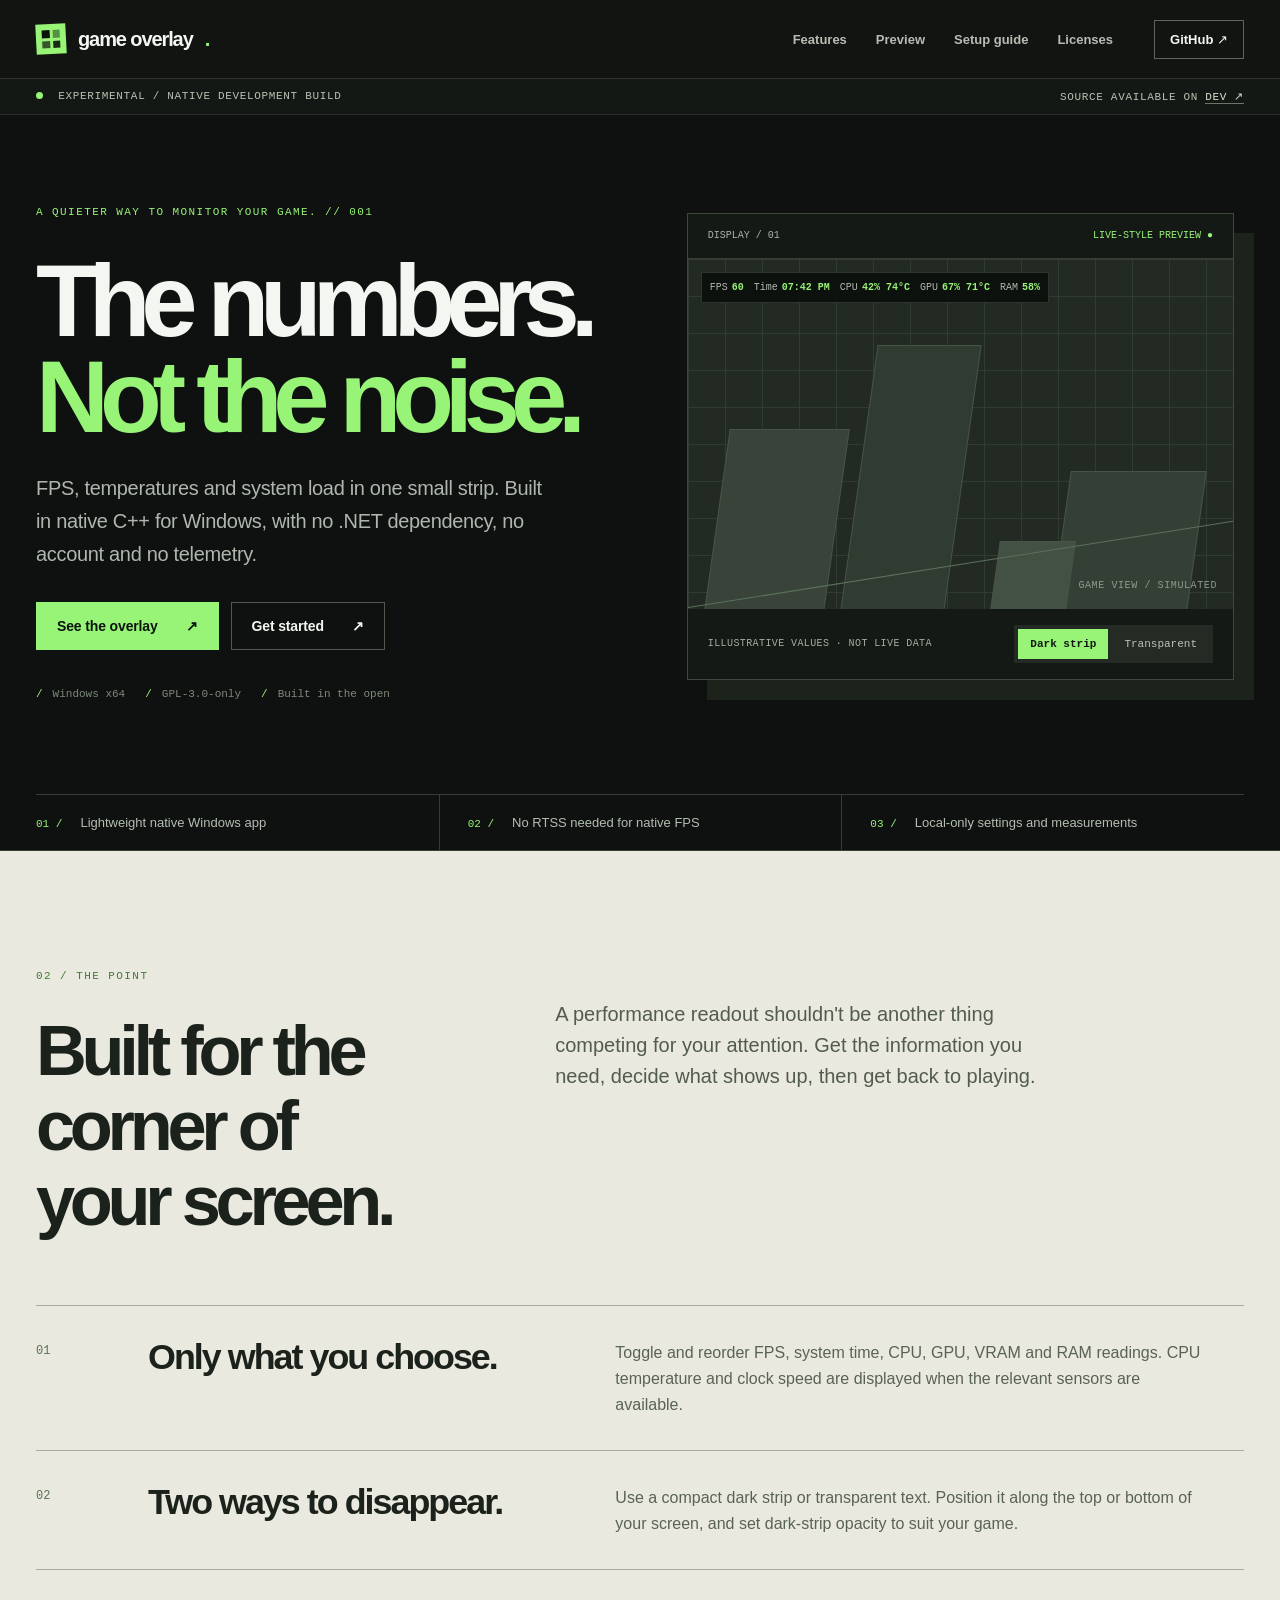
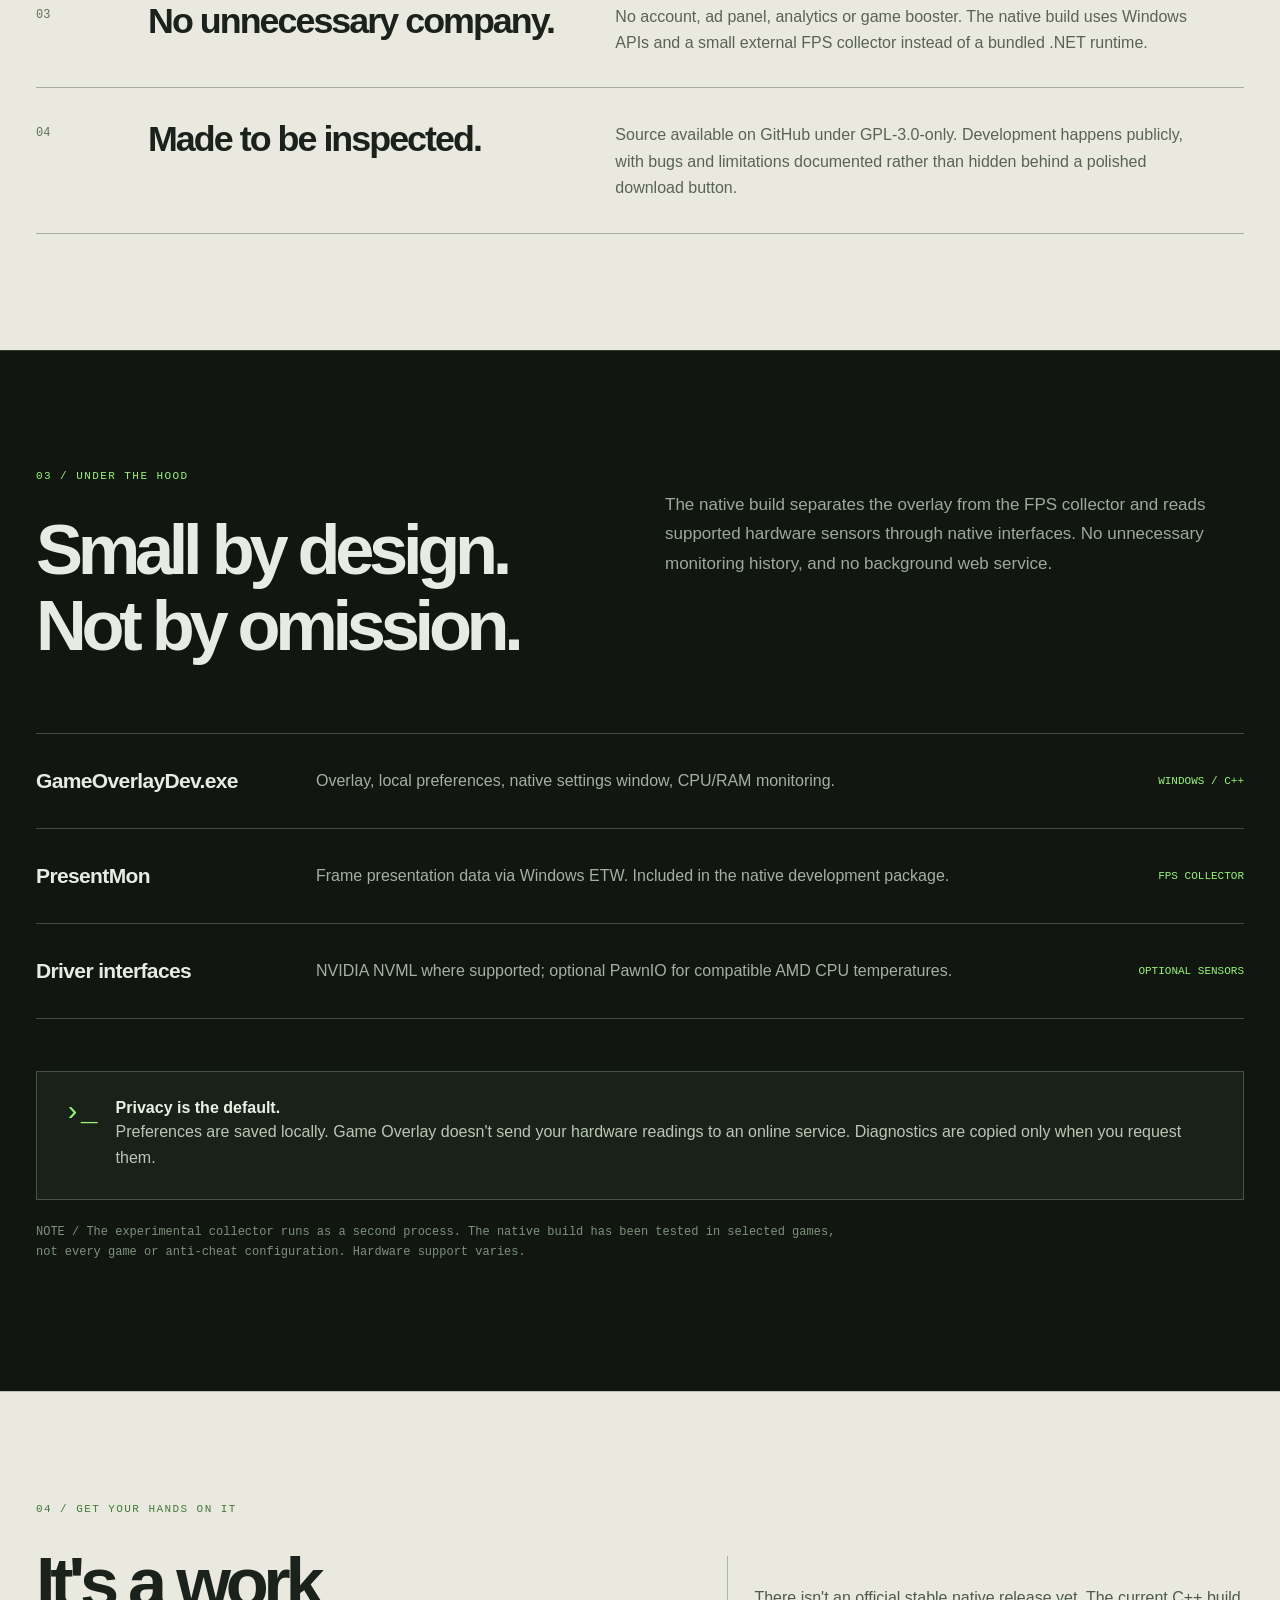
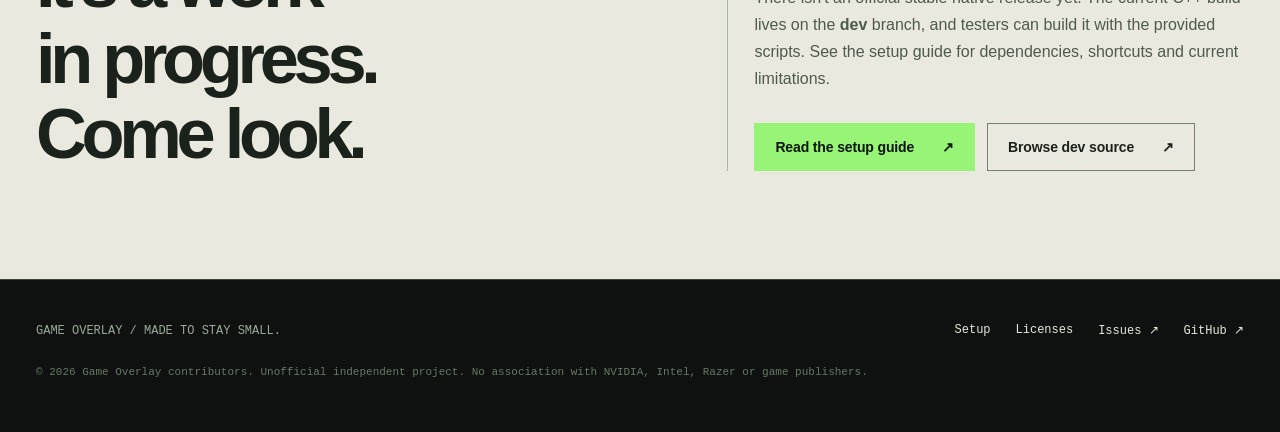
==== docs/index.html @ 9d330414 "feat: build game overlay website" ====
<!doctype html>
<html lang="en">
<head>
  <meta charset="utf-8">
  <meta name="viewport" content="width=device-width, initial-scale=1">
  <meta name="theme-color" content="#0e110f">
  <meta name="description" content="Game Overlay is a lightweight native Windows performance overlay. FPS, CPU, GPU and memory stats without .NET, RTSS or telemetry in the experimental C++ build.">
  <meta property="og:title" content="Game Overlay — the numbers, not the noise">
  <meta property="og:description" content="A small native performance overlay for Windows. Open source. No telemetry.">
  <meta property="og:type" content="website">
  <meta property="og:url" content="https://lsvjdev.github.io/GameOverlay/">
  <title>Game Overlay — the numbers, not the noise</title>
  <link rel="icon" href="favicon.svg" type="image/svg+xml">
  <link rel="stylesheet" href="styles.css">
  <script src="app.js" defer></script>
</head>
<body>
  <a class="skip-link" href="#main">Skip to content</a>

  <header class="site-header">
    <div class="wrap header-inner">
      <a class="brand" href="./" aria-label="Game Overlay home">
        <span class="brand-mark" aria-hidden="true"><i></i><i></i><i></i><i></i></span>
        game overlay<span style="color:var(--acid)">.</span>
      </a>
      <button class="nav-toggle" aria-label="Open navigation" aria-expanded="false" aria-controls="site-navigation">
        <svg width="20" height="20" viewBox="0 0 20 20" fill="none" aria-hidden="true"><path d="M2 6H18M2 14H18" stroke="currentColor" stroke-width="1.7"/></svg>
      </button>
      <nav class="nav-links" id="site-navigation" aria-label="Main navigation" data-open="false">
        <a href="#features">Features</a>
        <a href="#preview">Preview</a>
        <a href="guide.html">Setup guide</a>
        <a href="licenses.html">Licenses</a>
        <a class="nav-source" href="https://github.com/lsvjdev/GameOverlay" target="_blank" rel="noopener noreferrer">GitHub ↗</a>
      </nav>
    </div>
  </header>

  <div class="top-status">
    <div class="wrap">
      <span><span class="status-dot" aria-hidden="true"></span> EXPERIMENTAL / NATIVE DEVELOPMENT BUILD</span>
      <span class="tagline">SOURCE AVAILABLE ON <a href="https://github.com/lsvjdev/GameOverlay/tree/dev">DEV ↗</a></span>
    </div>
  </div>

  <main id="main">
    <section class="hero" aria-labelledby="hero-title">
      <div class="wrap hero-main">
        <div class="hero-content">
          <div class="eyebrow">A quieter way to monitor your game. // 001</div>
          <h1 id="hero-title"><span class="line">The numbers.</span><span class="line acid">Not the noise.</span></h1>
          <p class="hero-description">FPS, temperatures and system load in one small strip. Built in native C++ for Windows, with no .NET dependency, no account and no telemetry.</p>
          <div class="hero-actions">
            <a class="action action-primary" href="#preview">See the overlay <span aria-hidden="true">↗</span></a>
            <a class="action action-outline" href="guide.html">Get started <span aria-hidden="true">↗</span></a>
          </div>
          <div class="hero-meta">
            <span>Windows x64</span>
            <span>GPL-3.0-only</span>
            <span>Built in the open</span>
          </div>
        </div>

        <div class="hero-visual" id="preview">
          <div class="instrument" data-style="strip" data-demo>
            <div class="instrument-top">
              <span class="mono">DISPLAY / 01</span>
              <span class="mono right">LIVE-STYLE PREVIEW<span aria-hidden="true"> ●</span></span>
            </div>
            <div class="instrument-viewport">
              <div class="abstract-landscape" aria-hidden="true">
                <div class="land-block one"></div><div class="land-block two"></div>
                <div class="land-block three"></div><div class="land-block four"></div>
                <div class="land-line"></div>
              </div>
              <div class="hud" aria-label="Example overlay readings">
                <span class="hud-item"><span class="hud-label">FPS</span><span class="hud-value">60</span></span>
                <span class="hud-item"><span class="hud-label">Time</span><span class="hud-value">07:42 PM</span></span>
                <span class="hud-item"><span class="hud-label">CPU</span><span class="hud-value">42% 74°C</span></span>
                <span class="hud-item"><span class="hud-label">GPU</span><span class="hud-value">67% 71°C</span></span>
                <span class="hud-item"><span class="hud-label">RAM</span><span class="hud-value">58%</span></span>
              </div>
            </div>
            <div class="instrument-foot">
              <span class="demo-caption">ILLUSTRATIVE VALUES · NOT LIVE DATA</span>
              <div class="mode-switch" role="group" aria-label="Preview appearance">
                <button type="button" aria-pressed="true" data-preview-mode="strip">Dark strip</button>
                <button type="button" aria-pressed="false" data-preview-mode="clear">Transparent</button>
              </div>
            </div>
          </div>
        </div>
      </div>

      <div class="wrap hero-bottom" aria-label="Project highlights">
        <div><span>01 /</span><strong>Lightweight native Windows app</strong></div>
        <div><span>02 /</span><strong>No RTSS needed for native FPS</strong></div>
        <div><span>03 /</span><strong>Local-only settings and measurements</strong></div>
      </div>
    </section>

    <section class="paper section-pad" id="features" aria-labelledby="features-title">
      <div class="wrap">
        <div class="section-intro">
          <div>
            <div class="eyebrow">02 / THE POINT</div>
            <h2 class="section-title" id="features-title">Built for the<br>corner of<br>your screen.</h2>
          </div>
          <p>A performance readout shouldn't be another thing competing for your attention. Get the information you need, decide what shows up, then get back to playing.</p>
        </div>
        <div class="feature-list">
          <article class="feature-row">
            <span class="section-index">01</span>
            <h3>Only what you choose.</h3>
            <p>Toggle and reorder FPS, system time, CPU, GPU, VRAM and RAM readings. CPU temperature and clock speed are displayed when the relevant sensors are available.</p>
          </article>
          <article class="feature-row">
            <span class="section-index">02</span>
            <h3>Two ways to disappear.</h3>
            <p>Use a compact dark strip or transparent text. Position it along the top or bottom of your screen, and set dark-strip opacity to suit your game.</p>
          </article>
          <article class="feature-row">
            <span class="section-index">03</span>
            <h3>No unnecessary company.</h3>
            <p>No account, ad panel, analytics or game booster. The native build uses Windows APIs and a small external FPS collector instead of a bundled .NET runtime.</p>
          </article>
          <article class="feature-row">
            <span class="section-index">04</span>
            <h3>Made to be inspected.</h3>
            <p>Source available on GitHub under GPL-3.0-only. Development happens publicly, with bugs and limitations documented rather than hidden behind a polished download button.</p>
          </article>
        </div>
      </div>
    </section>

    <section class="hardware section-pad" id="architecture" aria-labelledby="architecture-title">
      <div class="wrap">
        <div class="hardware-heading">
          <div>
            <div class="eyebrow">03 / UNDER THE HOOD</div>
            <h2 class="section-title" id="architecture-title">Small by design.<br>Not by omission.</h2>
          </div>
          <p>The native build separates the overlay from the FPS collector and reads supported hardware sensors through native interfaces. No unnecessary monitoring history, and no background web service.</p>
        </div>
        <div class="pipeline" aria-label="Monitoring architecture">
          <div class="pipeline-item">
            <strong>GameOverlayDev.exe</strong>
            <p>Overlay, local preferences, native settings window, CPU/RAM monitoring.</p>
            <span class="mini-key">WINDOWS / C++</span>
          </div>
          <div class="pipeline-item">
            <strong>PresentMon</strong>
            <p>Frame presentation data via Windows ETW. Included in the native development package.</p>
            <span class="mini-key">FPS COLLECTOR</span>
          </div>
          <div class="pipeline-item">
            <strong>Driver interfaces</strong>
            <p>NVIDIA NVML where supported; optional PawnIO for compatible AMD CPU temperatures.</p>
            <span class="mini-key">OPTIONAL SENSORS</span>
          </div>
        </div>
        <div class="terminal">
          <span class="glyph" aria-hidden="true">›_</span>
          <div>
            <strong>Privacy is the default.</strong>
            <p>Preferences are saved locally. Game Overlay doesn't send your hardware readings to an online service. Diagnostics are copied only when you request them.</p>
          </div>
        </div>
        <p class="arch-note">NOTE / The experimental collector runs as a second process. The native build has been tested in selected games, not every game or anti-cheat configuration. Hardware support varies.</p>
      </div>
    </section>

    <section class="paper start-section" id="get-started" aria-labelledby="start-title">
      <div class="wrap start-layout">
        <div>
          <div class="eyebrow">04 / GET YOUR HANDS ON IT</div>
          <h2 class="section-title" id="start-title">It's a work<br>in progress.<br>Come look.</h2>
        </div>
        <div class="start-side">
          <p>There isn't an official stable native release yet. The current C++ build lives on the <strong>dev</strong> branch, and testers can build it with the provided scripts. See the setup guide for dependencies, shortcuts and current limitations.</p>
          <div class="hero-actions">
            <a class="action action-primary" href="guide.html">Read the setup guide <span aria-hidden="true">↗</span></a>
            <a class="action action-outline" href="https://github.com/lsvjdev/GameOverlay/tree/dev" target="_blank" rel="noopener noreferrer">Browse dev source <span aria-hidden="true">↗</span></a>
          </div>
        </div>
      </div>
    </section>
  </main>

  <footer class="site-footer">
    <div class="wrap">
      <div class="footer-grid">
        <span>GAME OVERLAY / MADE TO STAY SMALL.</span>
        <nav class="footer-links" aria-label="Footer navigation">
          <a href="guide.html">Setup</a>
          <a href="licenses.html">Licenses</a>
          <a href="https://github.com/lsvjdev/GameOverlay/issues" target="_blank" rel="noopener noreferrer">Issues ↗</a>
          <a href="https://github.com/lsvjdev/GameOverlay" target="_blank" rel="noopener noreferrer">GitHub ↗</a>
        </nav>
      </div>
      <p class="footer-note">© 2026 Game Overlay contributors. Unofficial independent project. No association with NVIDIA, Intel, Razer or game publishers.</p>
    </div>
  </footer>
</body>
</html>
---- docs/styles.css ----
:root {
  color-scheme: dark;
  --ink: #0e110f;
  --panel: #191d1a;
  --line: #323830;
  --muted: #a3aa9d;
  --paper: #eae9df;
  --paper-ink: #1b211b;
  --acid: #97f477;
  --soft-acid: #c2ff95;
  --mono: "SFMono-Regular", Consolas, "Liberation Mono", monospace;
  --sans: "Segoe UI Variable", "Segoe UI", Arial, sans-serif;
}

*, *::before, *::after { box-sizing: border-box; }
html { scroll-behavior: smooth; scroll-padding-top: 100px; }
body {
  margin: 0; background: var(--ink); color: #f4f6f1;
  font-family: var(--sans); font-size: 16px; -webkit-font-smoothing: antialiased;
}
button, a { -webkit-tap-highlight-color: transparent; }
button { font: inherit; }
a { color: inherit; }
a:focus-visible, button:focus-visible { outline: 2px solid var(--acid); outline-offset: 5px; }
::selection { background: var(--acid); color: var(--ink); }
.wrap { width: min(100% - 72px, 1380px); margin-inline: auto; }
.mono, .eyebrow, .small-tag, .section-index, .footnote, .hero-meta, .mini-key, .top-status, .version, .technical, .data-label, .demo-caption, .site-footer, .tag-list { font-family: var(--mono); }
.skip-link {
  position: absolute; top: -80px; left: 20px; padding: 12px 18px;
  background: var(--acid); color: var(--ink); z-index: 200;
}
.skip-link:focus { top: 10px; }
.site-header {
  position: relative; z-index: 100; background: #111410; border-bottom: 1px solid #2d332d;
}
.site-header .header-inner {
  height: 78px; display: flex; align-items: center; gap: 35px;
}
.brand { display: inline-flex; align-items: center; text-decoration: none; gap: 12px; font-size: 20px; font-weight: 740; letter-spacing: -.055em; white-space: nowrap; }
.brand-mark {
  width: 30px; height: 30px; display: inline-grid; grid-template-columns: repeat(2, 1fr);
  gap: 3px; padding: 6px; background: var(--acid); transform: rotate(-3deg);
}
.brand-mark i { background: #0b140b; display: block; }
.brand-mark i:nth-child(2) { opacity: .45; }
.brand-mark i:nth-child(3) { opacity: .7; }
.brand-mark i:nth-child(4) { opacity: .9; }
.nav-links { display: flex; align-items: center; gap: 29px; margin-left: auto; }
.nav-links a { color: #b6bdb3; font-size: 13px; font-weight: 550; text-decoration: none; transition: color .18s; }
.nav-links a:hover, .nav-links a[aria-current="page"] { color: var(--acid); }
.nav-links .nav-source { border: 1px solid #5b6658; color: #f3f6ef; padding: 11px 15px; margin-left: 12px; }
.nav-links .nav-source:hover { background: var(--acid); color: var(--ink); border-color: var(--acid); }
.nav-toggle { display: none; color: #fff; background: none; border: 1px solid #62695e; width: 42px; height: 42px; cursor: pointer; margin-left: auto; }
.nav-toggle svg { vertical-align: middle; }
.top-status {
  border-bottom: 1px solid #292f29; color: #b8c2b3; background: #141814;
  font-size: 11px; letter-spacing: .06em;
}
.top-status .wrap { display: flex; justify-content: space-between; gap: 16px; padding-block: 11px; }
.status-dot { display: inline-block; width: 7px; height: 7px; border-radius: 50%; background: var(--acid); margin-right: 8px; }
.top-status a { text-decoration: none; color: #d4e3cd; border-bottom: 1px solid #697866; }
.hero { overflow: hidden; border-bottom: 1px solid #353e33; }
.hero-main {
  display: grid; grid-template-columns: minmax(0, 1.05fr) minmax(0, .95fr);
  min-height: 675px; align-items: center; gap: 56px; padding-block: 88px 94px;
}
.eyebrow { text-transform: uppercase; color: var(--acid); letter-spacing: .13em; font-size: 11px; line-height: 1.8; }
.hero h1 {
  font-size: clamp(67px, 7.9vw, 140px); font-weight: 680;
  letter-spacing: -.09em; line-height: .95; margin: 30px 0 27px;
}
.hero h1 .line { display: block; }
.hero h1 .acid { color: var(--acid); }
.hero-description { max-width: 525px; color: #aeb7ae; font-size: clamp(17px, 1.6vw, 20px); line-height: 1.65; letter-spacing: -.016em; }
.hero-actions { display: flex; gap: 12px; flex-wrap: wrap; margin-top: 31px; }
.action {
  text-decoration: none; font-size: 14px; font-weight: 680; letter-spacing: -.01em;
  min-height: 48px; padding: 14px 20px; display: inline-flex; align-items: center; gap: 28px;
  transition: transform .18s, background .18s, border-color .18s; border: 1px solid transparent;
}
.action:hover { transform: translateY(-2px); }
.action-primary { color: #0b130b; background: var(--acid); }
.action-primary:hover { background: var(--soft-acid); }
.action-outline { color: #f3f5f1; border-color: #515a4e; }
.action-outline:hover { border-color: var(--acid); }
.hero-meta { display: flex; gap: 20px; flex-wrap: wrap; color: #7e8a7c; font-size: 11px; margin-top: 38px; }
.hero-meta span::before { content: "/"; color: var(--acid); padding-right: 10px; }
.hero-visual { min-width: 0; align-self: stretch; display: flex; align-items: center; }
.instrument {
  width: 100%; border: 1px solid #3d493d; background: #151915;
  box-shadow: 20px 20px 0 #1b231b; transform: translate(-10px,-5px);
}
.instrument-top { height: 45px; display: flex; align-items: center; padding-inline: 20px; border-bottom: 1px solid #374037; justify-content: space-between; }
.instrument-top .mono { font-size: 10px; color: #abb4a9; }
.instrument-top .right { color: var(--acid); }
.instrument-viewport { position: relative; height: 350px; overflow: hidden; background: #232923; }
.instrument-viewport::before {
  content: ""; position: absolute; inset: 0; opacity: .5;
  background-image: linear-gradient(#424e42 1px, transparent 1px), linear-gradient(90deg, #424e42 1px, transparent 1px);
  background-size: 37px 37px;
}
.instrument-viewport::after {
  content: "GAME VIEW  /  SIMULATED";
  position: absolute; bottom: 18px; right: 16px; font: 10px var(--mono);
  letter-spacing: .06em; color: #8e9a8a;
}
.abstract-landscape { position: absolute; inset: 0; overflow: hidden; pointer-events: none; }
.land-block { position: absolute; bottom: -30px; background: #394339; border: 1px solid #465446; transform: skew(-8deg); }
.land-block.one { width: 22%; height: 60%; left: 5%; }
.land-block.two { width: 19%; height: 84%; left: 31%; background: #303b32; }
.land-block.three { width: 25%; height: 48%; right: 7%; background: #344036; }
.land-block.four { width: 14%; height: 28%; right: 30%; background: #435044; }
.land-line { position: absolute; left: -10%; right: -10%; bottom: 44px; border-top: 1px solid #5b715b; transform: rotate(-9deg); }
.hud {
  position: absolute; left: 13px; top: 13px; z-index: 1;
  display: flex; gap: 10px; flex-wrap: wrap; max-width: calc(100% - 26px);
  padding: 7px 8px; background: rgba(12, 15, 12, .91);
  font-family: var(--mono); font-size: 10px; line-height: 1.5;
  border: 1px solid rgba(104, 122, 99, .35);
}
.hud .hud-item { display: inline-flex; white-space: nowrap; gap: 4px; }
.hud .hud-label { color: #b3b9b1; }
.hud .hud-value { color: var(--acid); font-weight: 700; }
.instrument[data-style="clear"] .hud { background: transparent; border-color: transparent; padding: 2px; }
.instrument[data-style="clear"] .hud-label, .instrument[data-style="clear"] .hud-value { color: #fff; text-shadow: none; }
.instrument-foot {
  padding: 16px 20px; display: flex; justify-content: space-between; align-items: center;
  gap: 16px; flex-wrap: wrap;
}
.demo-caption { font-size: 10px; letter-spacing: .04em; color: #a4b09f; }
.mode-switch { display: inline-flex; gap: 4px; background: #242b24; padding: 4px; }
.mode-switch button {
  border: 0; background: none; color: #bbc3b8; font: 11px var(--mono);
  padding: 9px 12px; cursor: pointer;
}
.mode-switch button[aria-pressed="true"] { background: var(--acid); color: #111710; font-weight: 700; }
.hero-bottom { display: grid; grid-template-columns: repeat(3, 1fr); border-top: 1px solid #353e33; }
.hero-bottom div { padding: 20px 0; display: flex; gap: 18px; align-items: baseline; }
.hero-bottom div + div { border-left: 1px solid #353e33; padding-left: 28px; }
.hero-bottom span { font: 11px var(--mono); color: var(--acid); }
.hero-bottom strong { font-size: 13px; font-weight: 500; color: #b3beb2; }
.paper { background: var(--paper); color: var(--paper-ink); }
.paper .eyebrow { color: #427939; }
.section-pad { padding-block: 116px; }
.section-title { font-size: clamp(43px, 5.5vw, 80px); letter-spacing: -.075em; line-height: 1.07; font-weight: 650; margin: 26px 0 0; }
.section-intro { display: grid; grid-template-columns: .8fr 1.2fr; gap: 60px; align-items: start; margin-bottom: 66px; }
.section-intro p { color: #525b50; font-size: 20px; line-height: 1.55; margin: 32px 0 0; max-width: 520px; }
.feature-list { border-top: 1px solid #a6aca0; }
.feature-row {
  display: grid; grid-template-columns: .15fr .8fr 1.15fr; gap: 30px;
  padding: 31px 0; border-bottom: 1px solid #a6aca0; align-items: start;
}
.feature-row .section-index { font-size: 12px; color: #5d7156; margin-top: 7px; }
.feature-row h3 { font-size: clamp(25px, 2.8vw, 38px); font-weight: 620; margin: 0; letter-spacing: -.055em; }
.feature-row p { color: #596257; margin: 3px 0 0; line-height: 1.65; font-size: 16px; max-width: 590px; }
.hardware { background: #111611; color: #e6ebe3; border-top: 1px solid #2f3a2f; }
.hardware-heading { display: grid; grid-template-columns: 1fr 1fr; gap: 50px; padding-bottom: 70px; }
.hardware-heading p { color: #9ca99b; line-height: 1.75; font-size: 17px; margin: 23px 0 0; }
.pipeline { border-top: 1px solid #424d40; }
.pipeline-item {
  display: grid; grid-template-columns: 240px 1fr auto; gap: 40px; align-items: center;
  min-height: 95px; border-bottom: 1px solid #424d40; padding: 22px 0;
}
.pipeline-item strong { font-size: 21px; letter-spacing: -.03em; font-weight: 550; }
.pipeline-item p { margin: 0; line-height: 1.6; color: #a5b0a2; }
.pipeline-item .mini-key { font-size: 11px; color: var(--acid); white-space: nowrap; }
.arch-note { margin-top: 22px; font: 12px/1.7 var(--mono); color: #7e917c; max-width: 800px; }
.terminal {
  background: #192119; border: 1px solid #445343; padding: 27px;
  display: flex; gap: 18px; align-items: flex-start; margin-top: 52px;
}
.terminal .glyph { font: 28px var(--mono); color: var(--acid); line-height: 1; }
.terminal p { margin: 2px 0 0; color: #bac7b6; line-height: 1.65; }
.terminal strong { color: #e9f1e4; }
.start-section { padding: 108px 0; border-top: 1px solid #bdc2b6; }
.start-layout { display: grid; grid-template-columns: 1.1fr .9fr; gap: 60px; align-items: end; }
.start-layout .section-title { max-width: 850px; }
.start-side { padding: 28px 0 0 26px; border-left: 1px solid #acb3a7; }
.start-side p { color: #4e5a4e; line-height: 1.7; margin: 0 0 26px; }
.start-side .action-outline { color: var(--paper-ink); border-color: #748070; }
.start-side .action-outline:hover { border-color: #2d5827; }
.site-footer { border-top: 1px solid #3a4338; padding-block: 43px; color: #9baa98; font-size: 12px; }
.footer-grid { display: flex; gap: 25px; justify-content: space-between; flex-wrap: wrap; align-items: center; }
.site-footer a { color: #e1ebdc; text-decoration: none; }
.site-footer a:hover { color: var(--acid); }
.footer-links { display: flex; flex-wrap: wrap; gap: 25px; }
.footer-note { margin-top: 28px; color: #677a65; font-size: 11px; }
.internal-hero { padding: 93px 0 66px; border-bottom: 1px solid #343c34; }
.internal-hero h1 { font-size: clamp(64px, 9vw, 120px); line-height: .98; letter-spacing: -.085em; font-weight: 660; margin: 16px 0 23px; }
.internal-hero p { color: #a8b3a5; font-size: 19px; line-height: 1.6; max-width: 700px; }
.doc-layout { display: grid; grid-template-columns: 230px minmax(0, 750px); gap: clamp(50px, 8vw, 135px); padding-block: 70px 110px; }
.doc-aside { align-self: start; position: sticky; top: 24px; border-top: 1px solid #879484; padding-top: 19px; }
.doc-aside span { font: 11px var(--mono); color: #60735c; }
.doc-aside a { display: block; padding: 13px 0; border-bottom: 1px solid #c6cbc0; text-decoration: none; font-size: 14px; color: #364335; }
.doc-aside a:hover { color: #35692e; }
.doc-article h2 { font-size: clamp(29px, 3.3vw, 42px); letter-spacing: -.055em; font-weight: 620; margin: 0 0 20px; }
.doc-article h3 { font-size: 22px; letter-spacing: -.035em; margin: 33px 0 11px; }
.doc-article p, .doc-article li { color: #465045; line-height: 1.75; }
.doc-article p { margin: 0 0 22px; }
.doc-article section { padding: 0 0 50px; margin-bottom: 47px; border-bottom: 1px solid #bec5b9; scroll-margin-top: 30px; }
.doc-article ol, .doc-article ul { padding-left: 22px; }
.doc-article li { padding-left: 7px; margin-bottom: 9px; }
.doc-article a { color: #256225; text-underline-offset: 3px; }
.doc-article a:hover { color: #102a0f; }
.doc-article code, .doc-article kbd {
  font-family: var(--mono); font-size: .86em; background: #d3d7ca;
  border: 1px solid #b8c1b3; padding: 3px 6px; color: #1c351c;
}
.doc-article pre { overflow-x: auto; padding: 23px; background: #171f18; color: #daf4d1; line-height: 1.8; font: 13px var(--mono); }
.doc-article pre code { border: 0; background: none; color: inherit; padding: 0; font-size: inherit; }
.note {
  padding: 21px 24px; background: #d9dfd1; border-left: 3px solid #608d52;
  margin: 25px 0; color: #304330;
}
.note strong { display: block; margin-bottom: 6px; }
.note p { margin: 0; }
.license-entry { display: grid; grid-template-columns: 1fr auto; gap: 14px; padding: 24px 0; border-top: 1px solid #aeb9aa; }
.license-entry h3 { font-size: 24px; margin: 0 0 7px; }
.license-entry .version { color: #496044; font-size: 12px; }
.license-entry p { margin: 10px 0 0; max-width: 600px; }
.license-entry a { align-self: start; white-space: nowrap; }
.tag-list { color: #657360; letter-spacing: .02em; font-size: 11px; text-transform: uppercase; }
.link-arrow { text-decoration: none; border-bottom: 1px solid; }
@media (max-width: 1100px) {
  .wrap { width: min(100% - 48px, 1380px); }
  .hero-main { gap: 28px; }
  .hero h1 { font-size: clamp(65px, 7.7vw, 110px); }
  .pipeline-item { grid-template-columns: 190px 1fr; gap: 15px; }
  .pipeline-item .mini-key { grid-column: 1 / -1; }
}
@media (max-width: 780px) {
  html { scroll-padding-top: 72px; }
  .wrap { width: min(100% - 36px, 1380px); }
  .site-header .header-inner { height: 70px; }
  .nav-toggle { display: block; }
  .nav-links {
    display: none; position: absolute; top: 70px; left: 0; right: 0;
    padding: 20px 18px 25px; background: #111410; border-bottom: 1px solid var(--line);
    margin: 0; flex-direction: column; align-items: stretch; gap: 0;
  }
  .nav-links[data-open="true"] { display: flex; }
  .nav-links a { padding: 13px 7px; font-size: 16px; }
  .nav-links .nav-source { margin: 10px 0 0; text-align: center; }
  .top-status .wrap { font-size: 10px; }
  .top-status .tagline { display: none; }
  .hero-main { grid-template-columns: 1fr; padding-block: 65px 80px; min-height: auto; gap: 75px; }
  .hero h1 { font-size: clamp(62px, 12vw, 96px); }
  .hero-visual { max-width: 650px; width: 100%; margin-inline: auto; }
  .instrument { transform: none; box-shadow: 10px 10px 0 #1b231b; }
  .hero-bottom { grid-template-columns: 1fr; }
  .hero-bottom div, .hero-bottom div + div { border-left: 0; padding: 14px 0; border-bottom: 1px solid #353e33; }
  .section-pad { padding-block: 80px; }
  .section-intro, .hardware-heading, .start-layout { grid-template-columns: 1fr; gap: 15px; }
  .section-intro { margin-bottom: 50px; }
  .section-intro p { margin-top: 0; }
  .feature-row { grid-template-columns: 50px 1fr; }
  .feature-row p { grid-column: 2; }
  .doc-layout { grid-template-columns: 1fr; gap: 35px; }
  .doc-aside { position: static; }
  .doc-aside a { display: inline-block; margin-right: 18px; }
  .start-side { padding: 18px 0 0; border: 0; }
}
@media (max-width: 480px) {
  .hero h1 { font-size: clamp(55px, 14vw, 76px); }
  .instrument-top { padding-inline: 13px; }
  .instrument-viewport { height: 280px; }
  .hud { gap: 6px; font-size: 9px; }
  .mode-switch { width: 100%; }
  .mode-switch button { flex: 1; }
  .hero-meta { gap: 9px; }
  .hero-description { font-size: 17px; }
  .feature-row { grid-template-columns: 32px 1fr; gap: 16px; }
  .pipeline-item { grid-template-columns: 1fr; }
  .pipeline-item .mini-key { grid-column: auto; }
  .start-section { padding-block: 80px; }
  .license-entry { grid-template-columns: 1fr; }
  .footer-grid { align-items: start; }
}
@media (prefers-reduced-motion: reduce) {
  *, *::before, *::after { scroll-behavior: auto !important; transition-duration: .01ms !important; }
}
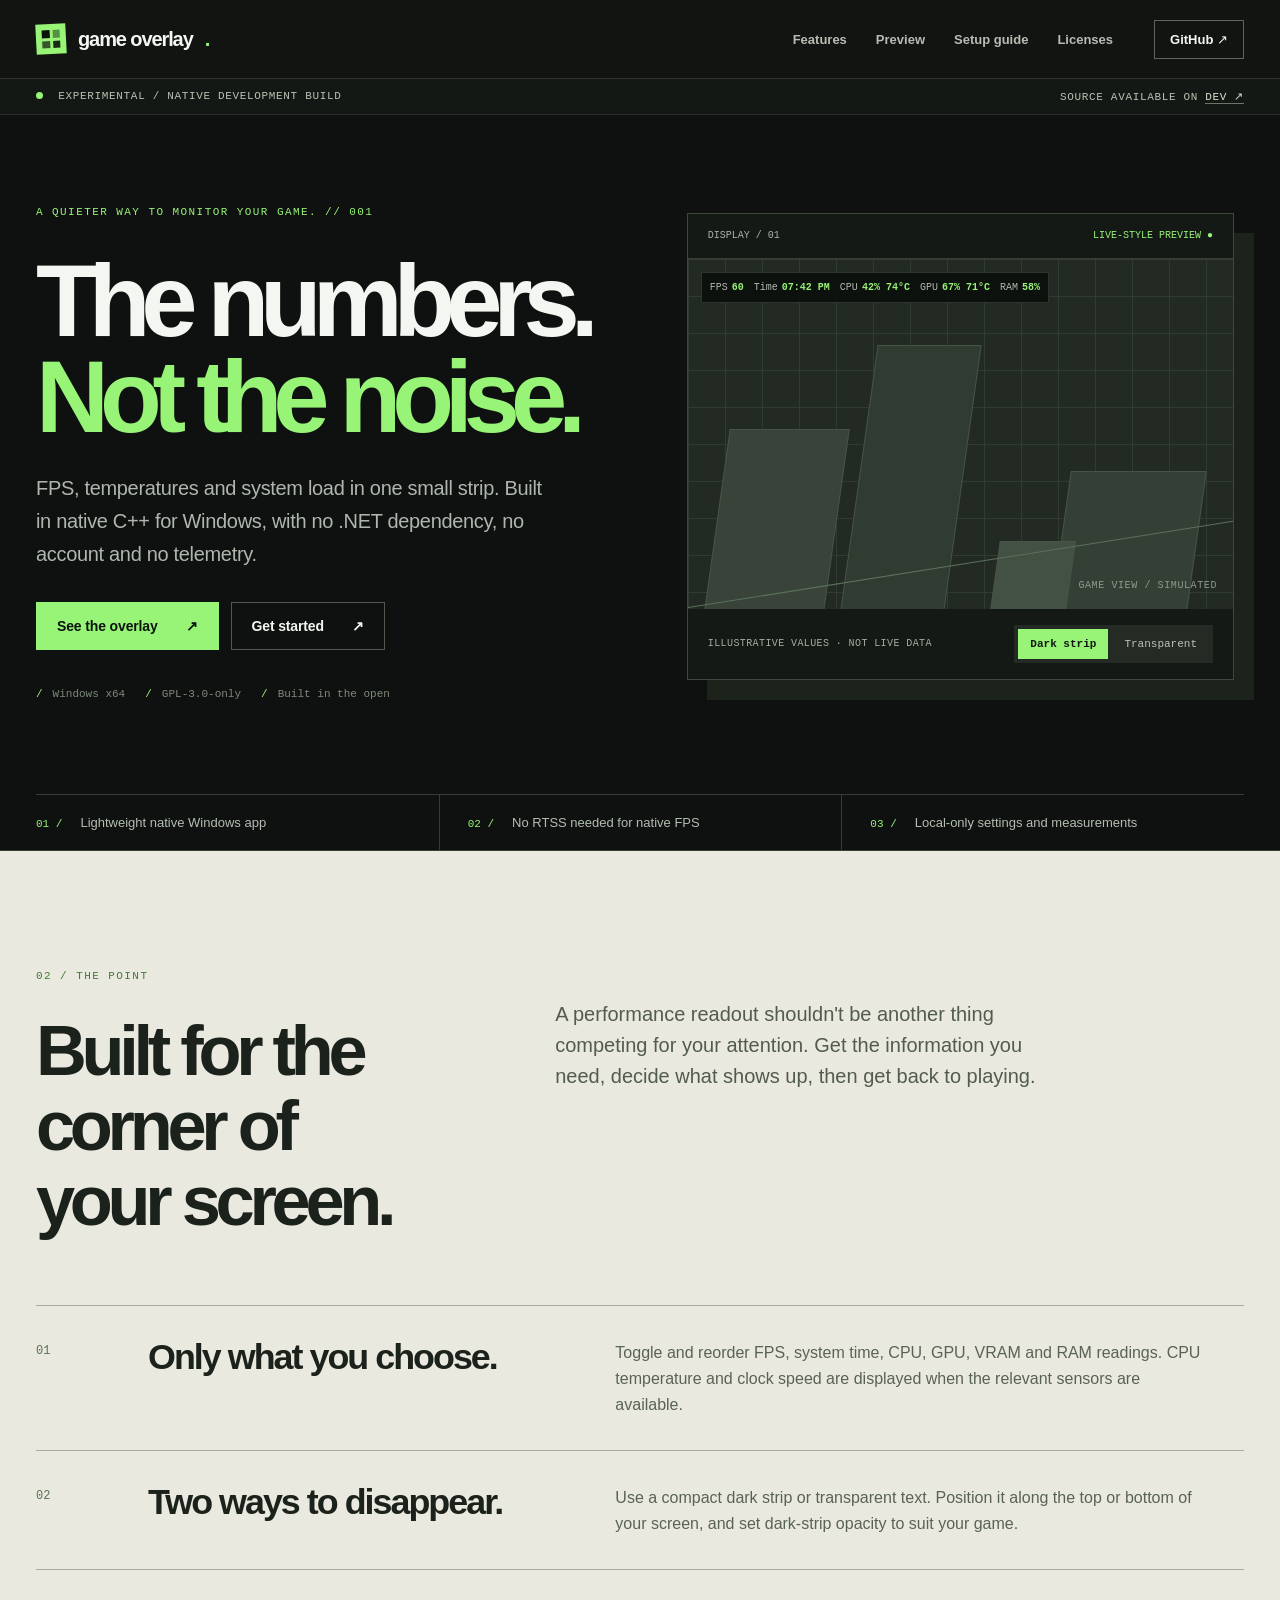
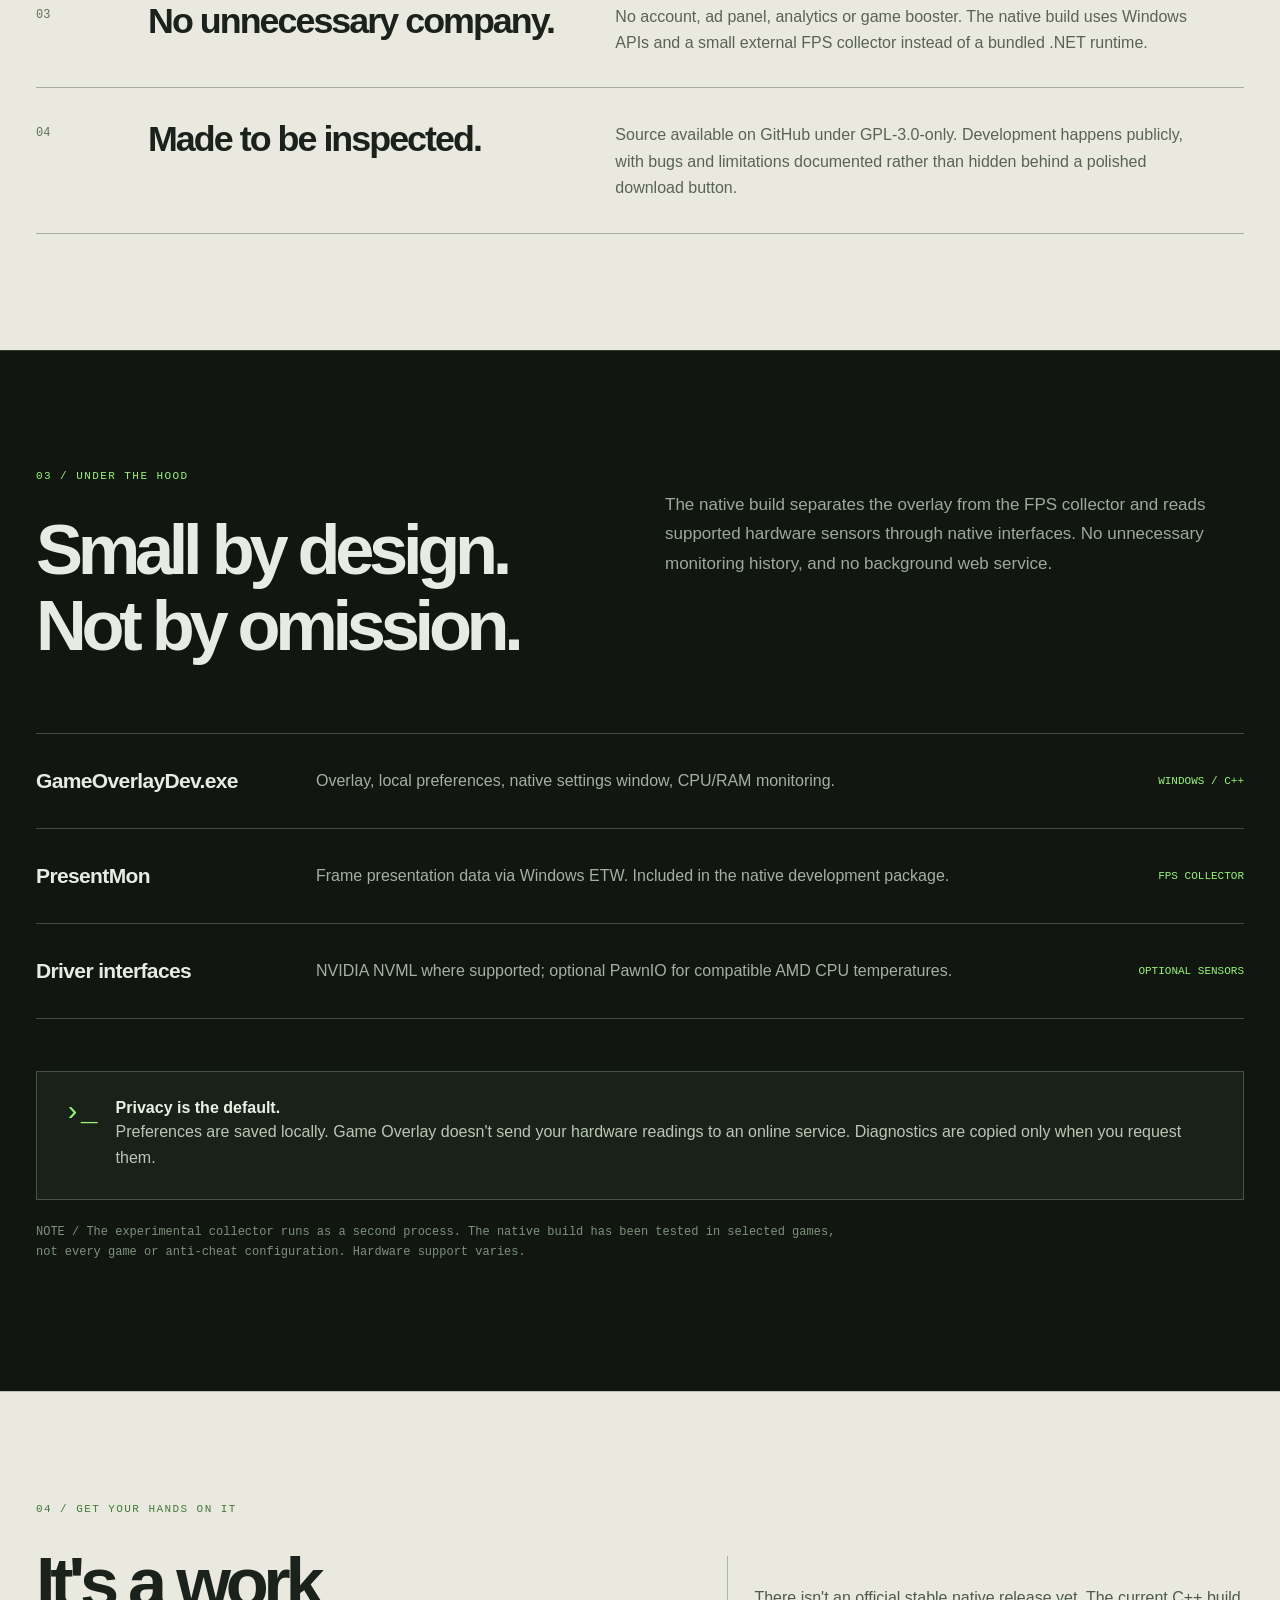
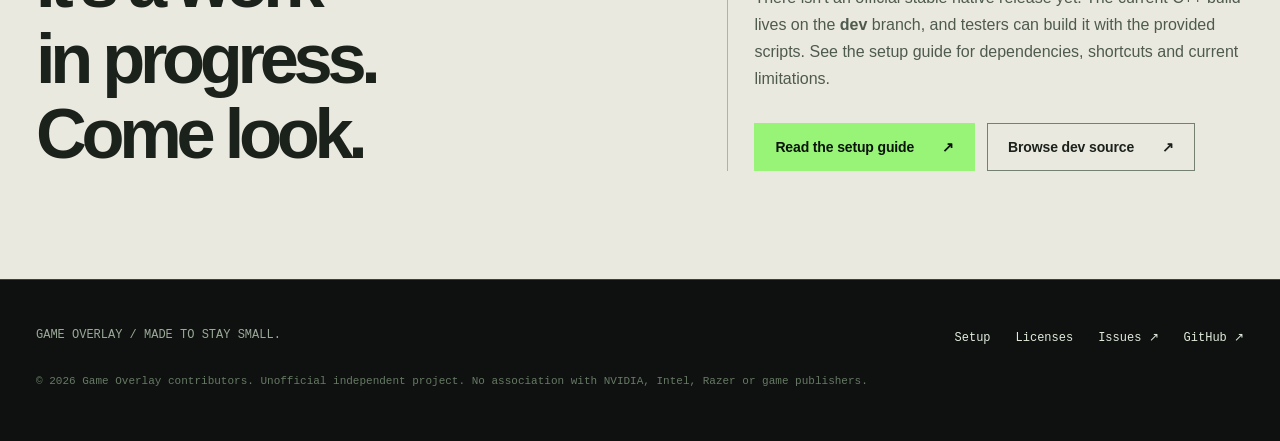
==== commit a91f9fc5: "style: tidy footer alignment and page titles" ====
--- a/docs/index.html
+++ b/docs/index.html
@@ -5,11 +5,11 @@
   <meta name="viewport" content="width=device-width, initial-scale=1">
   <meta name="theme-color" content="#0e110f">
   <meta name="description" content="Game Overlay is a lightweight native Windows performance overlay. FPS, CPU, GPU and memory stats without .NET, RTSS or telemetry in the experimental C++ build.">
-  <meta property="og:title" content="Game Overlay — the numbers, not the noise">
+  <meta property="og:title" content="Game Overlay | The numbers, not the noise">
   <meta property="og:description" content="A small native performance overlay for Windows. Open source. No telemetry.">
   <meta property="og:type" content="website">
   <meta property="og:url" content="https://lsvjdev.github.io/GameOverlay/">
-  <title>Game Overlay — the numbers, not the noise</title>
+  <title>Game Overlay | The numbers, not the noise</title>
   <link rel="icon" href="favicon.svg" type="image/svg+xml">
   <link rel="stylesheet" href="styles.css">
   <script src="app.js" defer></script>
--- a/docs/styles.css
+++ b/docs/styles.css
@@ -183,7 +183,8 @@
 .footer-grid { display: flex; gap: 25px; justify-content: space-between; flex-wrap: wrap; align-items: center; }
 .site-footer a { color: #e1ebdc; text-decoration: none; }
 .site-footer a:hover { color: var(--acid); }
-.footer-links { display: flex; flex-wrap: wrap; gap: 25px; }
+.footer-links { display: flex; flex-wrap: wrap; align-items: center; gap: 25px; padding-top: 7px; }
+.footer-links a { display: inline-flex; align-items: center; line-height: 1.4; white-space: nowrap; }
 .footer-note { margin-top: 28px; color: #677a65; font-size: 11px; }
 .internal-hero { padding: 93px 0 66px; border-bottom: 1px solid #343c34; }
 .internal-hero h1 { font-size: clamp(64px, 9vw, 120px); line-height: .98; letter-spacing: -.085em; font-weight: 660; margin: 16px 0 23px; }
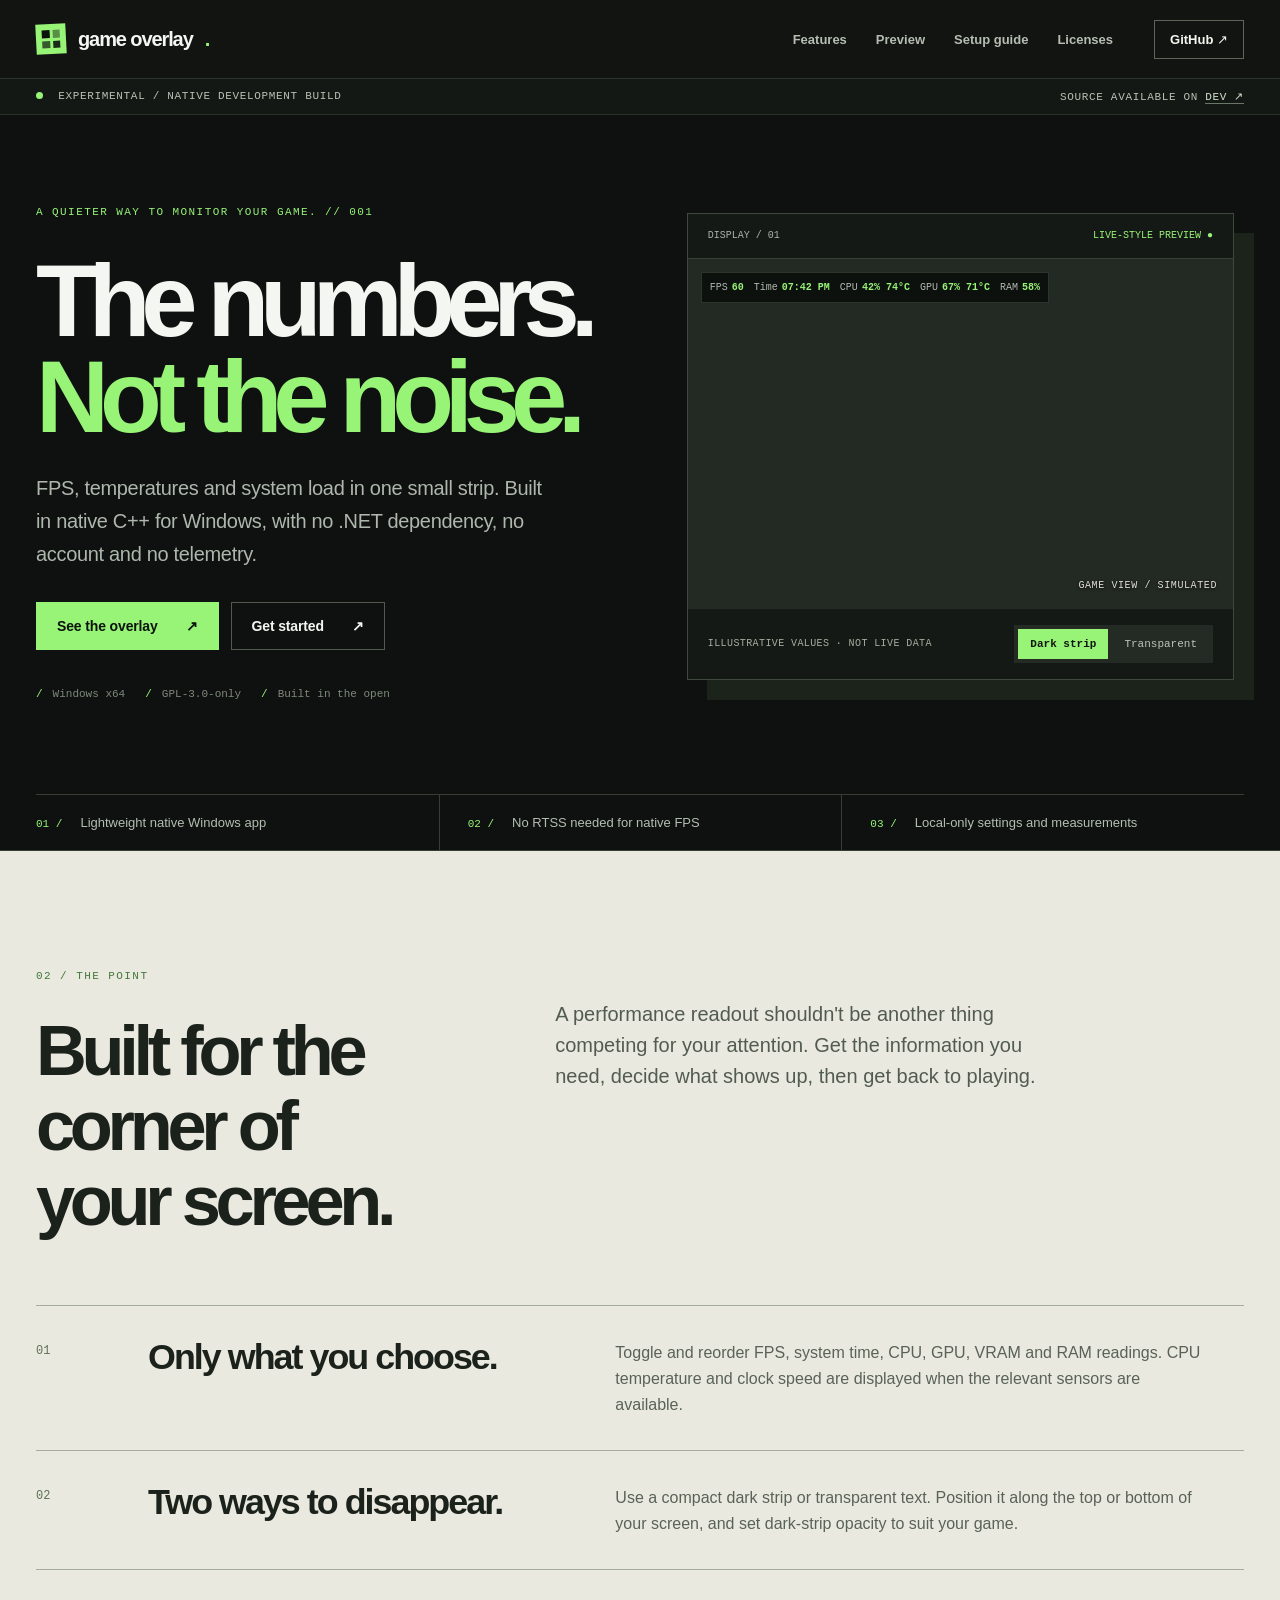
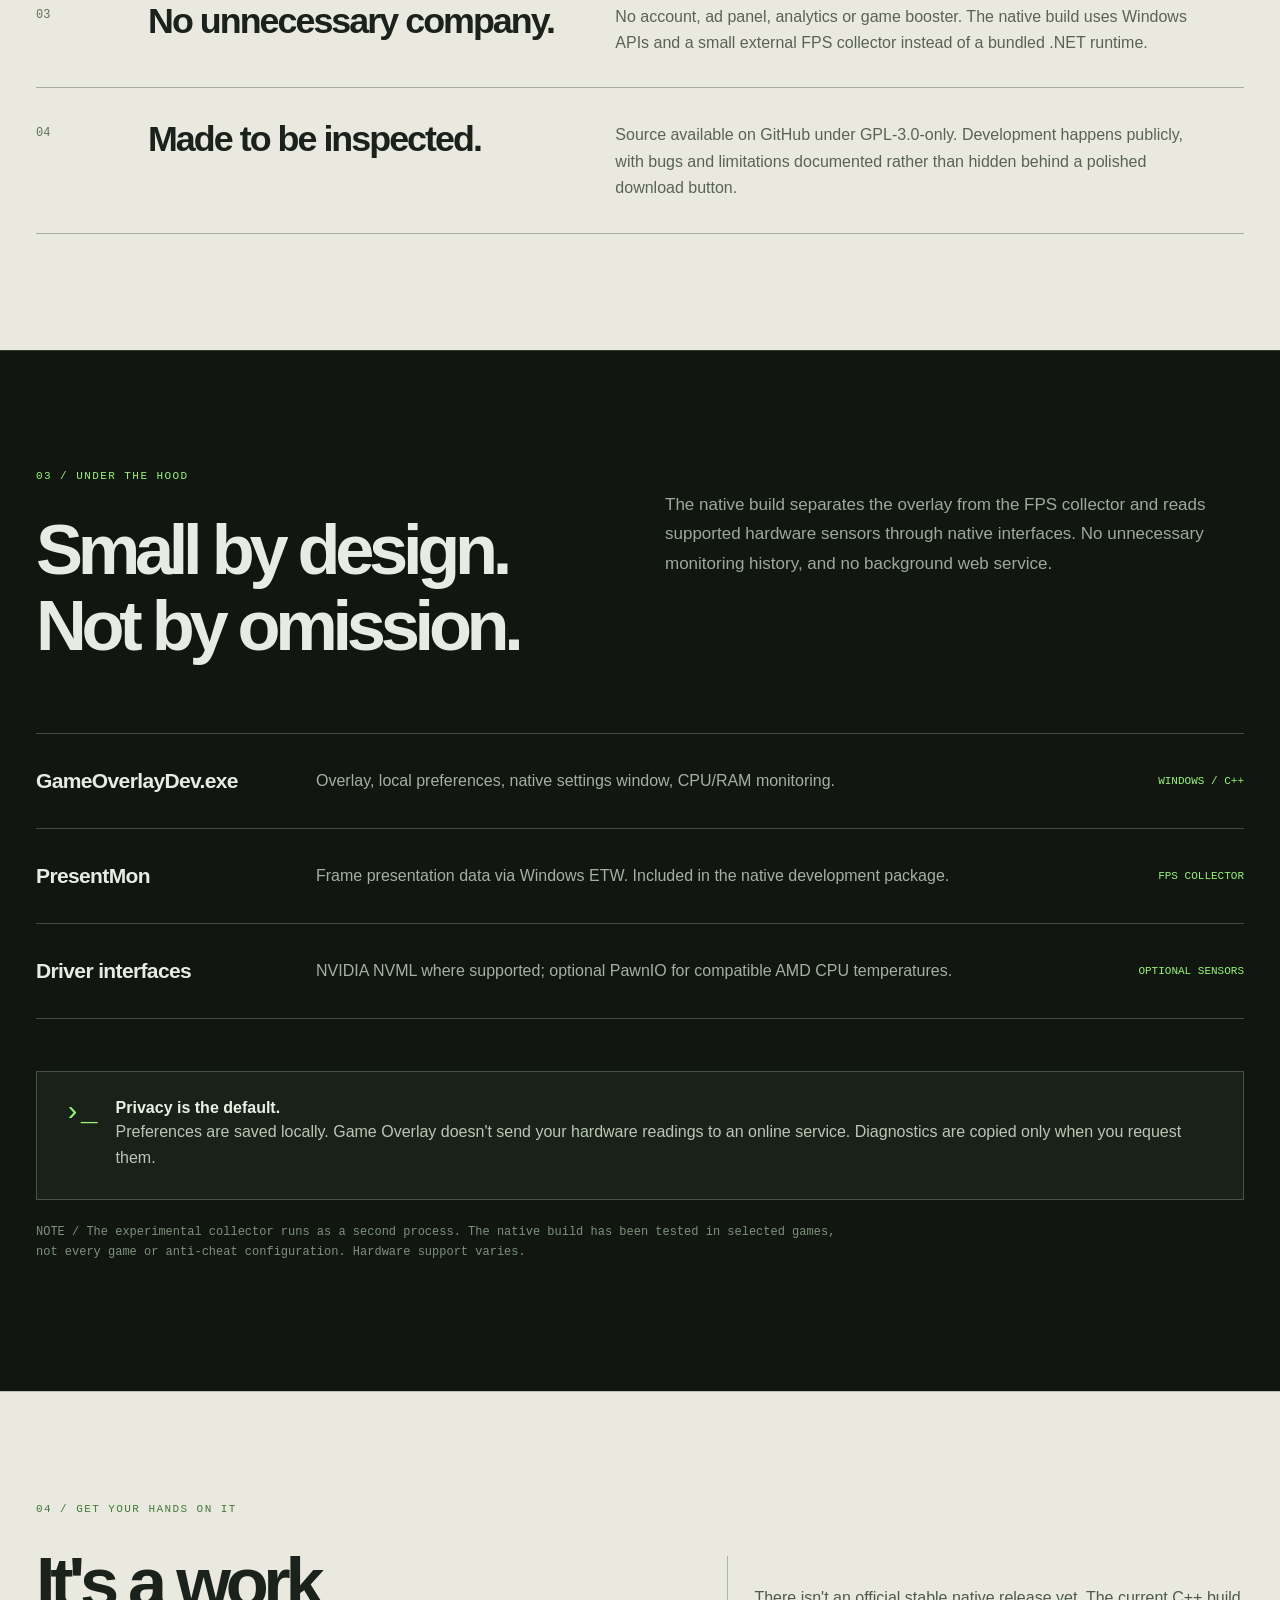
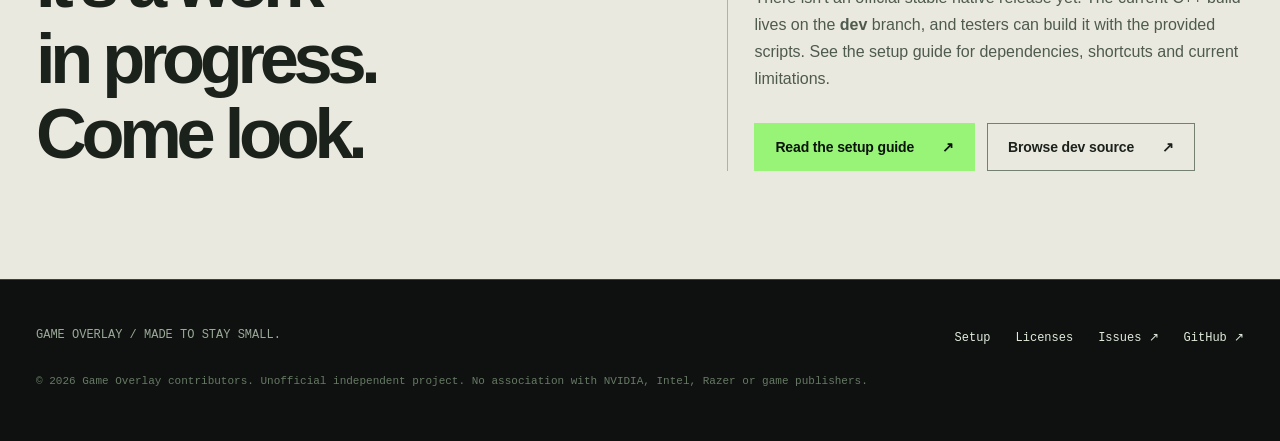
==== commit 64ab9a40: "feat: add interactive game preview" ====
--- a/docs/index.html
+++ b/docs/index.html
@@ -28,7 +28,7 @@
       </button>
       <nav class="nav-links" id="site-navigation" aria-label="Main navigation" data-open="false">
         <a href="#features">Features</a>
-        <a href="#preview">Preview</a>
+        <a href="preview.html">Preview</a>
         <a href="guide.html">Setup guide</a>
         <a href="licenses.html">Licenses</a>
         <a class="nav-source" href="https://github.com/lsvjdev/GameOverlay" target="_blank" rel="noopener noreferrer">GitHub ↗</a>
@@ -51,7 +51,7 @@
           <h1 id="hero-title"><span class="line">The numbers.</span><span class="line acid">Not the noise.</span></h1>
           <p class="hero-description">FPS, temperatures and system load in one small strip. Built in native C++ for Windows, with no .NET dependency, no account and no telemetry.</p>
           <div class="hero-actions">
-            <a class="action action-primary" href="#preview">See the overlay <span aria-hidden="true">↗</span></a>
+            <a class="action action-primary" href="preview.html">See the overlay <span aria-hidden="true">↗</span></a>
             <a class="action action-outline" href="guide.html">Get started <span aria-hidden="true">↗</span></a>
           </div>
           <div class="hero-meta">
@@ -67,12 +67,7 @@
               <span class="mono">DISPLAY / 01</span>
               <span class="mono right">LIVE-STYLE PREVIEW<span aria-hidden="true"> ●</span></span>
             </div>
-            <div class="instrument-viewport">
-              <div class="abstract-landscape" aria-hidden="true">
-                <div class="land-block one"></div><div class="land-block two"></div>
-                <div class="land-block three"></div><div class="land-block four"></div>
-                <div class="land-line"></div>
-              </div>
+            <div class="instrument-viewport" style="background-image:url('assets/wuwa.webp');background-position:center;background-size:cover">
               <div class="hud" aria-label="Example overlay readings">
                 <span class="hud-item"><span class="hud-label">FPS</span><span class="hud-value">60</span></span>
                 <span class="hud-item"><span class="hud-label">Time</span><span class="hud-value">07:42 PM</span></span>
--- a/docs/styles.css
+++ b/docs/styles.css
@@ -280,3 +280,7 @@
 @media (prefers-reduced-motion: reduce) {
   *, *::before, *::after { scroll-behavior: auto !important; transition-duration: .01ms !important; }
 }
+
+/* Preserve the user's real game screenshot in the homepage preview. */
+.instrument-viewport::before { display: none; }
+.instrument-viewport::after { color: #dde0d7; text-shadow: 0 1px 3px #111; }
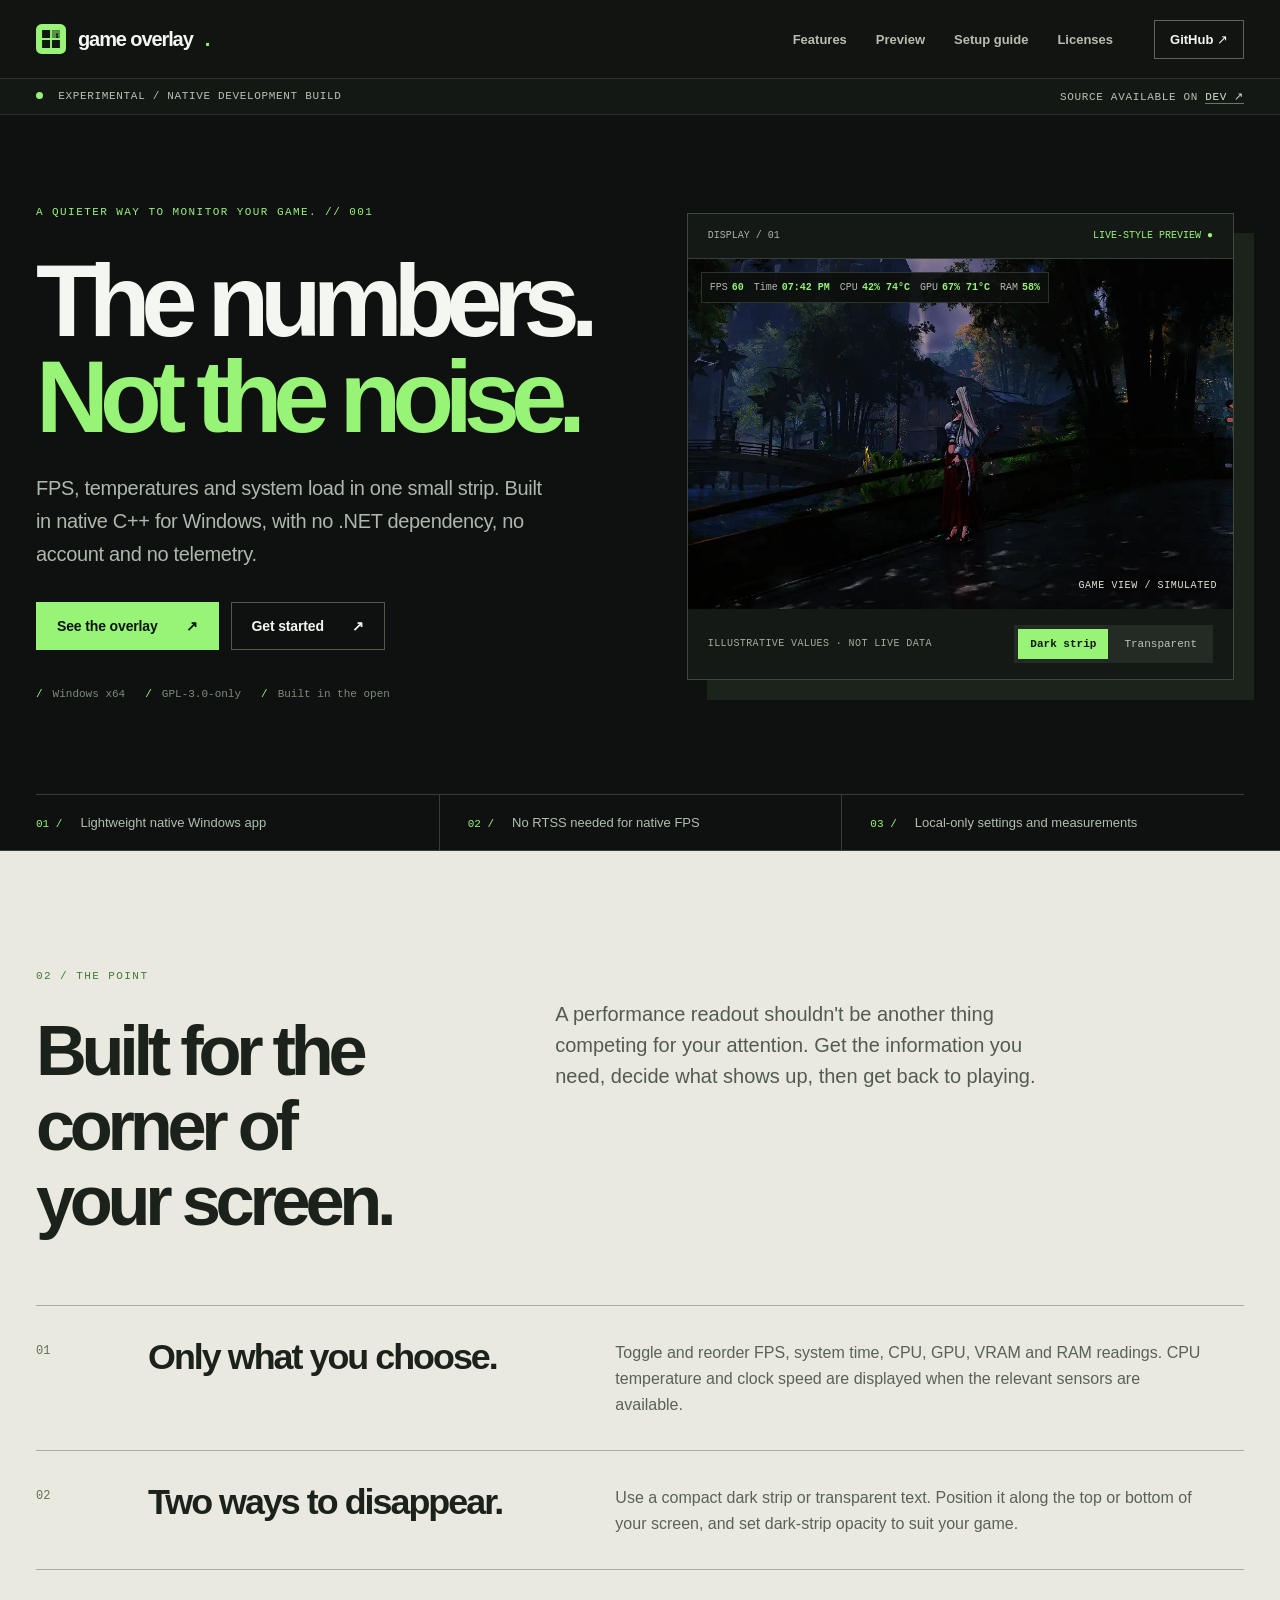
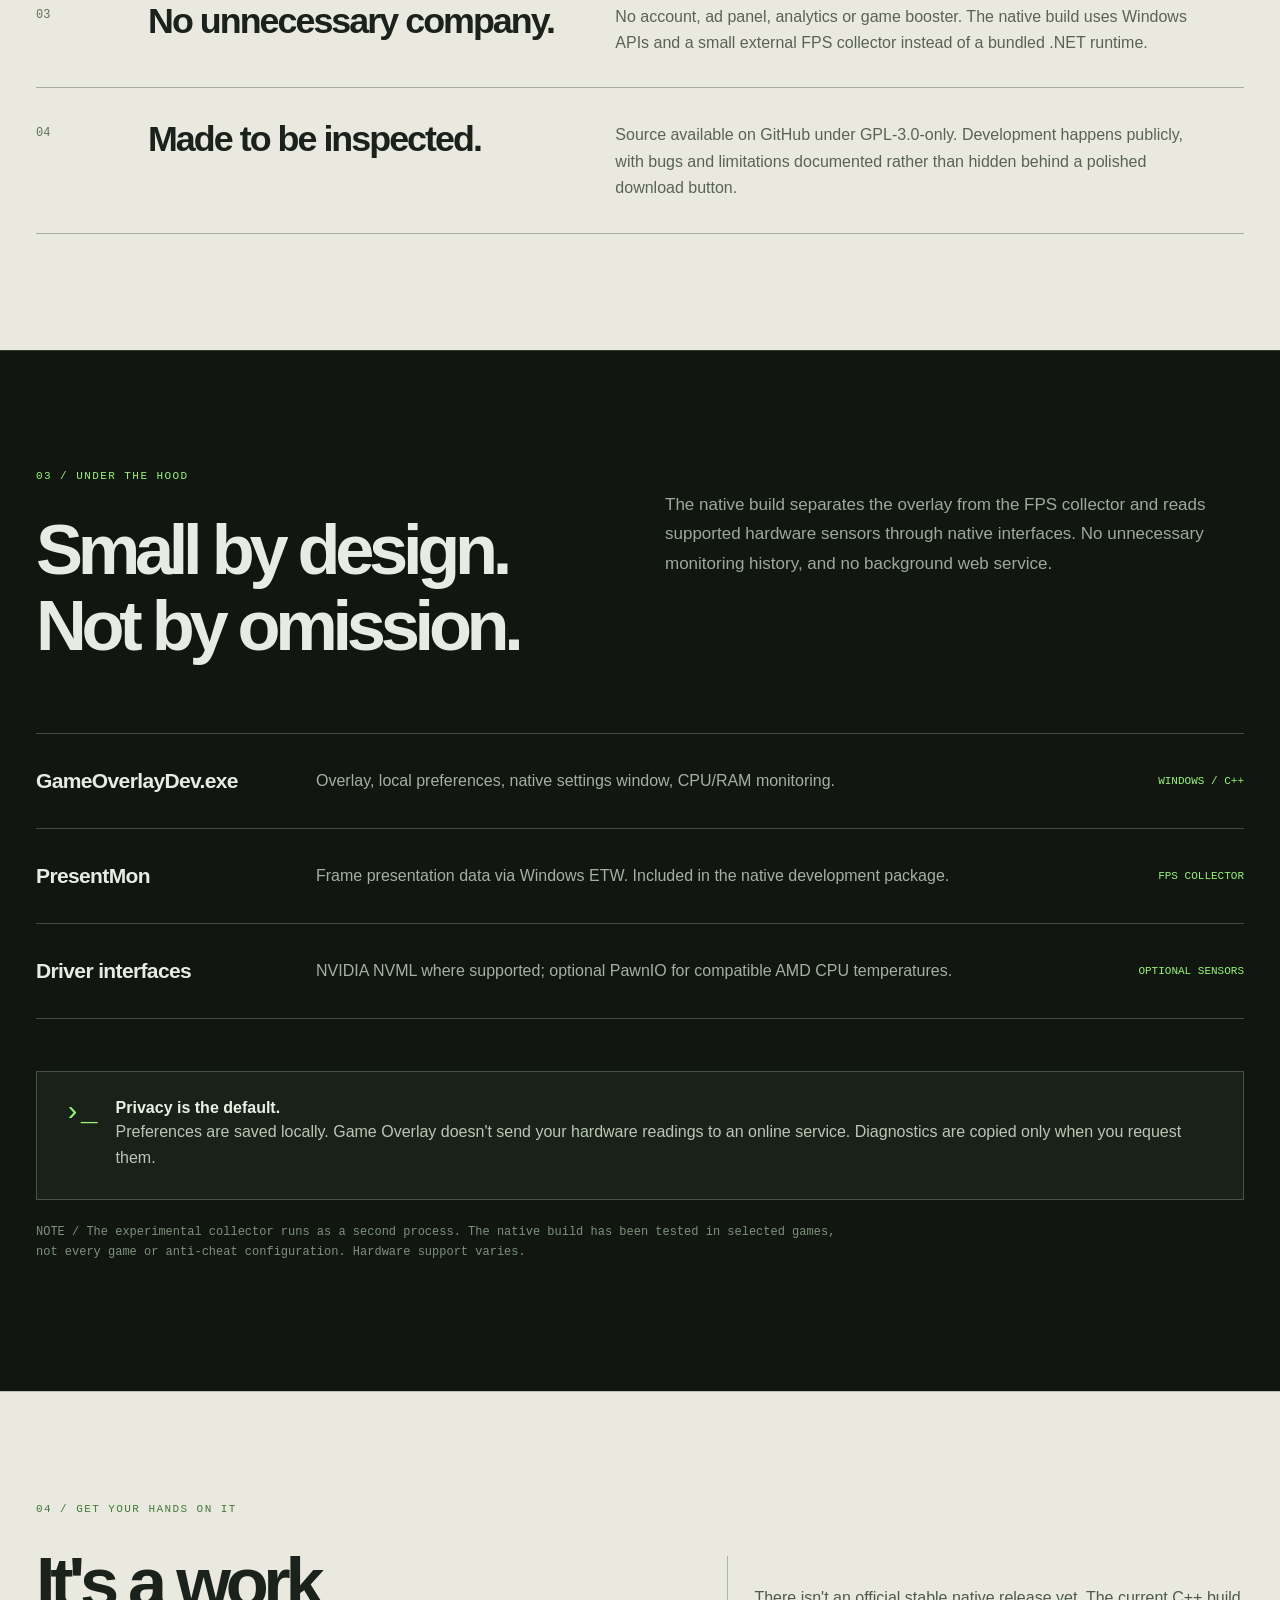
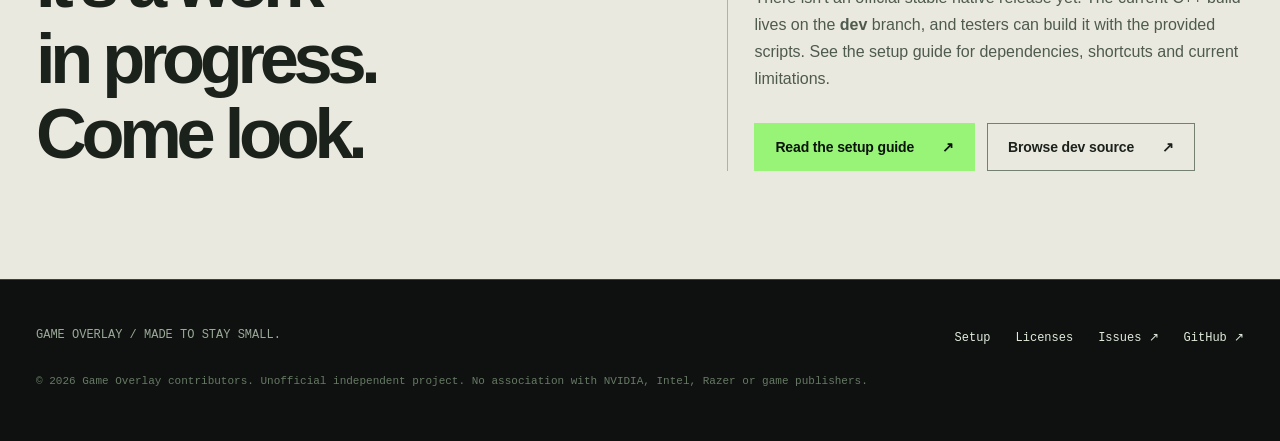
==== commit e6829a0d: "style: apply project branding and social metadata" ====
--- a/docs/index.html
+++ b/docs/index.html
@@ -13,6 +13,14 @@
   <link rel="icon" href="favicon.svg" type="image/svg+xml">
   <link rel="stylesheet" href="styles.css">
   <script src="app.js" defer></script>
+  <meta property="og:site_name" content="Game Overlay">
+  <meta property="og:image" content="https://lsvjdev.github.io/GameOverlay/assets/social-preview.jpg">
+  <meta property="og:image:type" content="image/jpeg">
+  <meta property="og:image:width" content="1280">
+  <meta property="og:image:height" content="640">
+  <meta property="og:image:alt" content="Game Overlay, a lightweight open-source Windows performance monitor, with an in-game metrics strip and settings window">
+  <meta name="twitter:card" content="summary_large_image">
+  <meta name="twitter:image" content="https://lsvjdev.github.io/GameOverlay/assets/social-preview.jpg">
 </head>
 <body>
   <a class="skip-link" href="#main">Skip to content</a>
@@ -20,7 +28,7 @@
   <header class="site-header">
     <div class="wrap header-inner">
       <a class="brand" href="./" aria-label="Game Overlay home">
-        <span class="brand-mark" aria-hidden="true"><i></i><i></i><i></i><i></i></span>
+        <img class="brand-logo" src="favicon.svg" alt="" aria-hidden="true" width="30" height="30">
         game overlay<span style="color:var(--acid)">.</span>
       </a>
       <button class="nav-toggle" aria-label="Open navigation" aria-expanded="false" aria-controls="site-navigation">
--- a/docs/styles.css
+++ b/docs/styles.css
@@ -37,14 +37,7 @@
   height: 78px; display: flex; align-items: center; gap: 35px;
 }
 .brand { display: inline-flex; align-items: center; text-decoration: none; gap: 12px; font-size: 20px; font-weight: 740; letter-spacing: -.055em; white-space: nowrap; }
-.brand-mark {
-  width: 30px; height: 30px; display: inline-grid; grid-template-columns: repeat(2, 1fr);
-  gap: 3px; padding: 6px; background: var(--acid); transform: rotate(-3deg);
-}
-.brand-mark i { background: #0b140b; display: block; }
-.brand-mark i:nth-child(2) { opacity: .45; }
-.brand-mark i:nth-child(3) { opacity: .7; }
-.brand-mark i:nth-child(4) { opacity: .9; }
+.brand-logo { display: block; width: 30px; height: 30px; flex: 0 0 30px; }
 .nav-links { display: flex; align-items: center; gap: 29px; margin-left: auto; }
 .nav-links a { color: #b6bdb3; font-size: 13px; font-weight: 550; text-decoration: none; transition: color .18s; }
 .nav-links a:hover, .nav-links a[aria-current="page"] { color: var(--acid); }
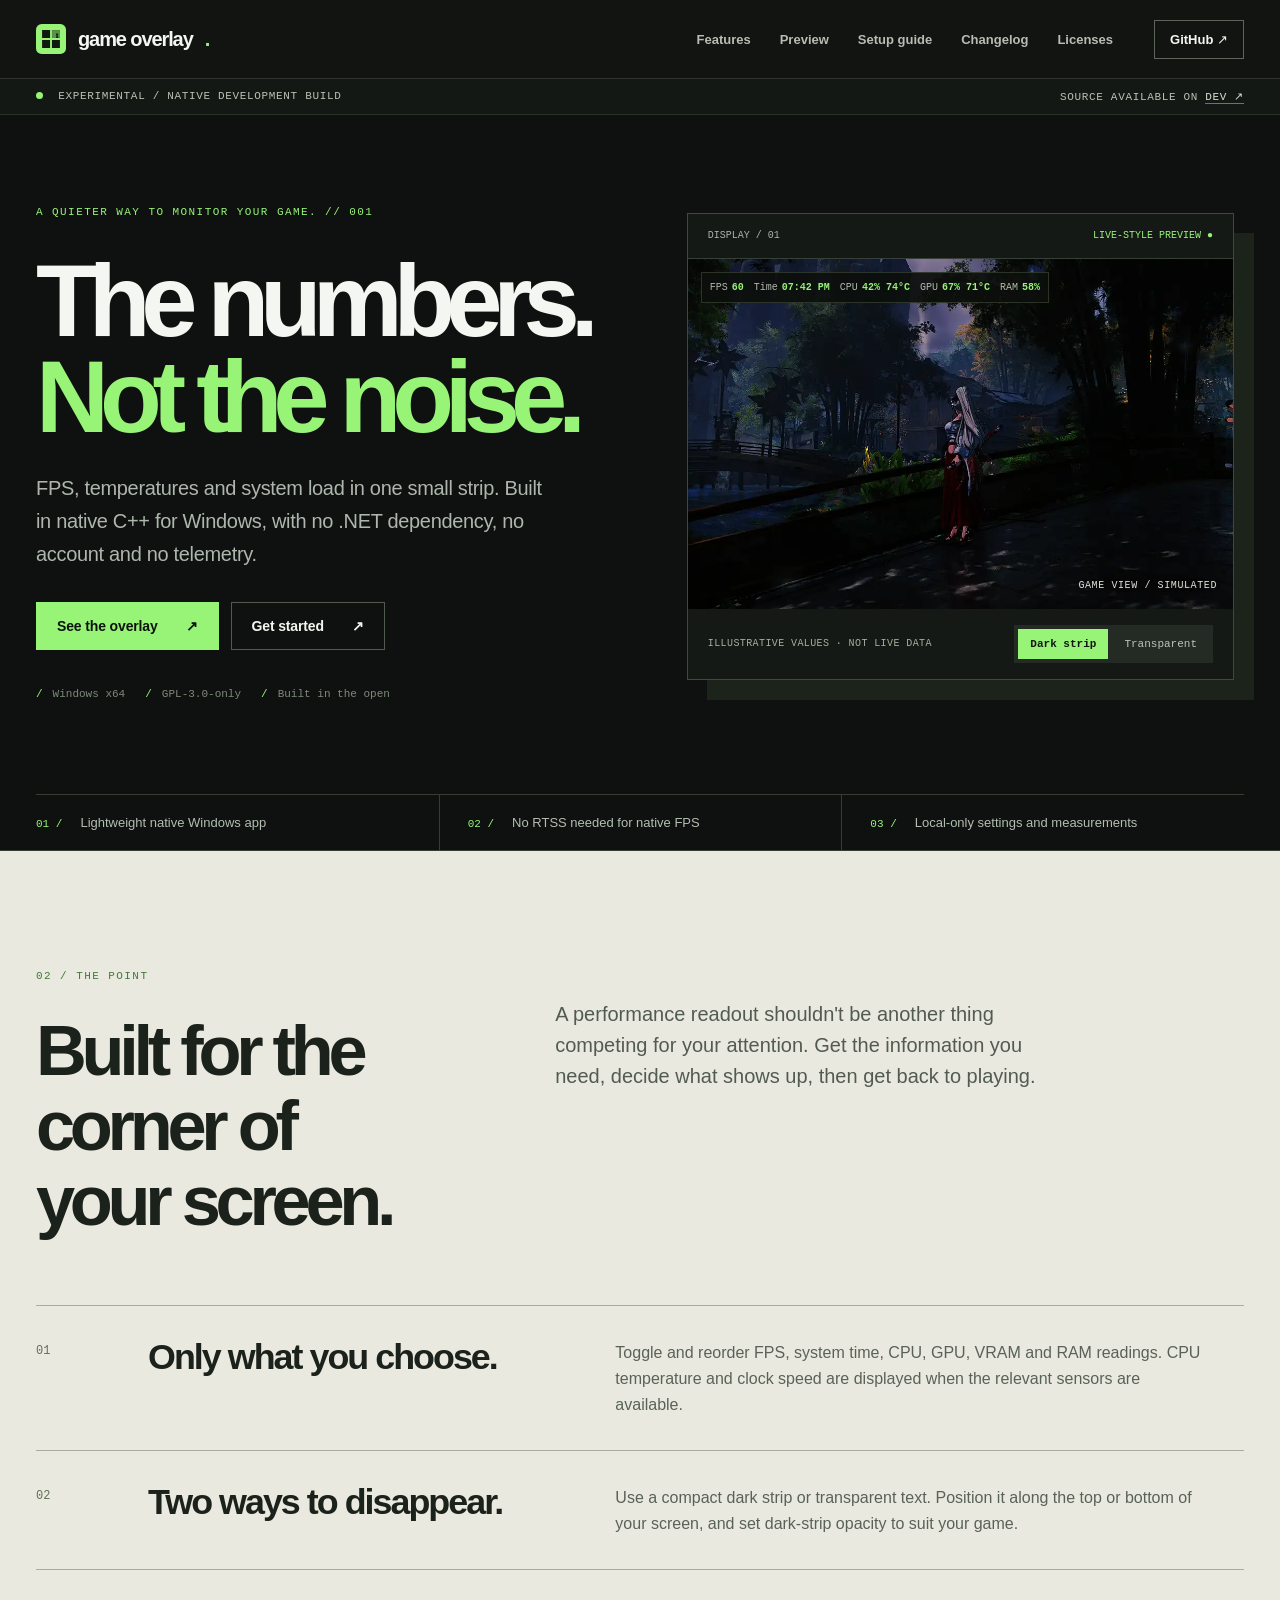
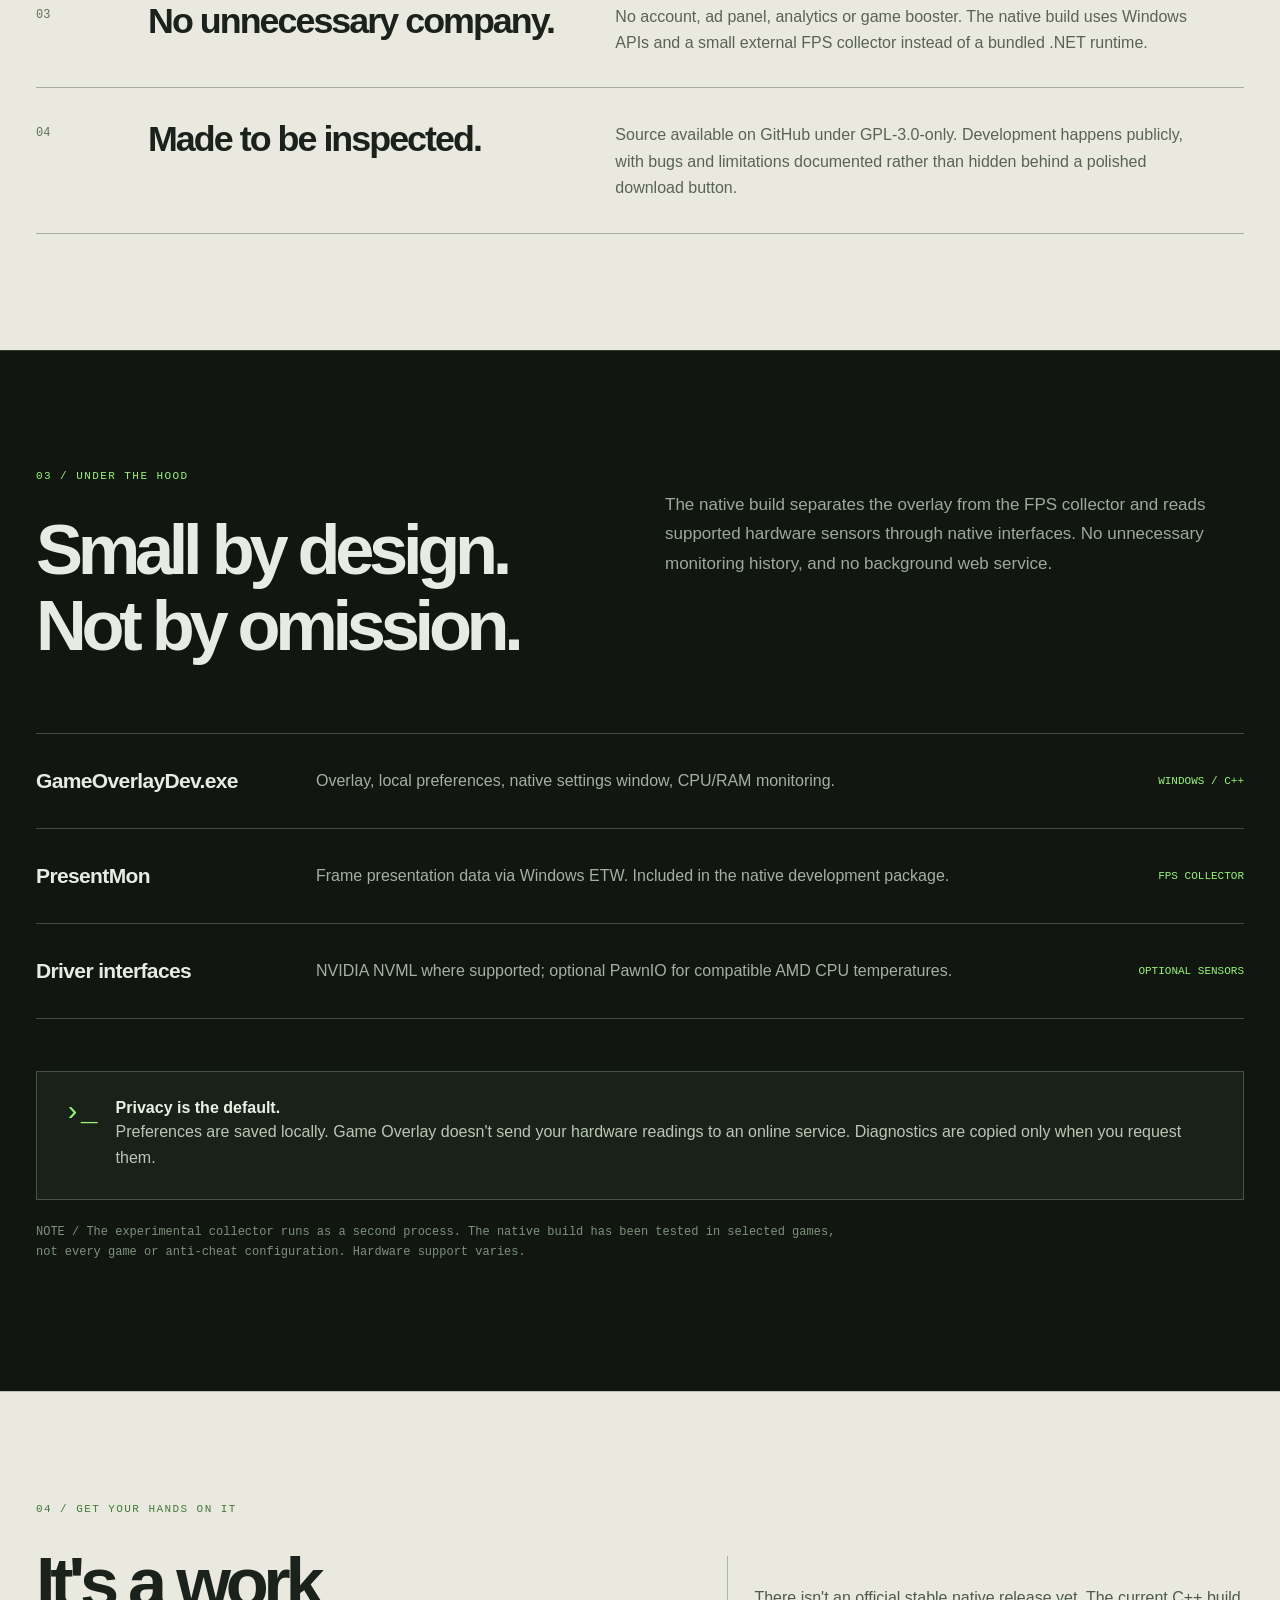
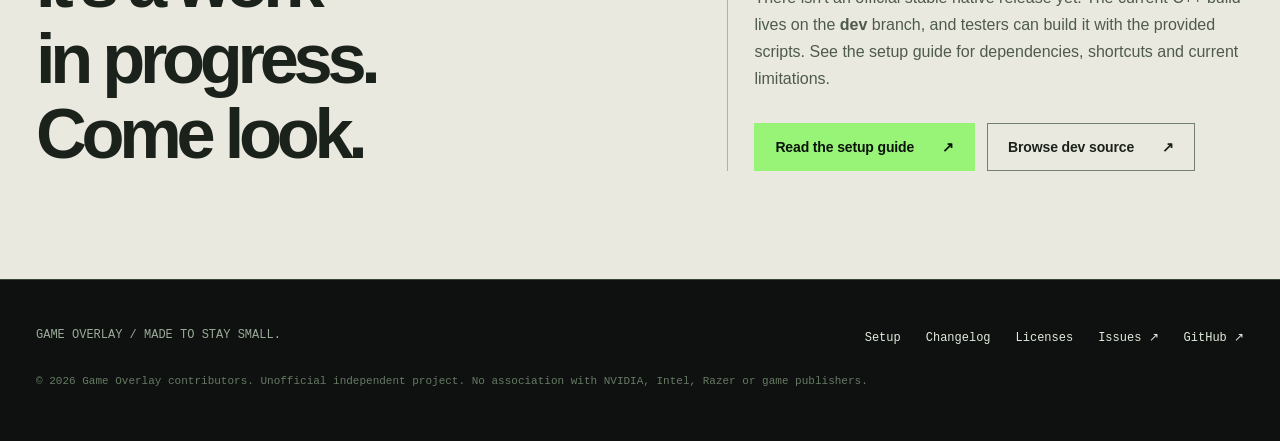
==== commit 1d9c7317: "feat: add changelog and clean website urls" ====
--- a/docs/index.html
+++ b/docs/index.html
@@ -4,12 +4,12 @@
   <meta charset="utf-8">
   <meta name="viewport" content="width=device-width, initial-scale=1">
   <meta name="theme-color" content="#0e110f">
-  <meta name="description" content="Game Overlay is a lightweight native Windows performance overlay. FPS, CPU, GPU and memory stats without .NET, RTSS or telemetry in the experimental C++ build.">
-  <meta property="og:title" content="Game Overlay | The numbers, not the noise">
-  <meta property="og:description" content="A small native performance overlay for Windows. Open source. No telemetry.">
+  <meta name="description" content="Game Overlay. The numbers. Not the noise. Native Windows performance monitoring, open source and without telemetry. FPS, CPU, GPU, VRAM and RAM.">
+  <meta property="og:title" content="Game Overlay | The numbers. Not the noise.">
+  <meta property="og:description" content="Native performance monitoring. No telemetry. Small footprint. Windows / Open source / FPS / CPU / GPU / VRAM / RAM.">
   <meta property="og:type" content="website">
   <meta property="og:url" content="https://lsvjdev.github.io/GameOverlay/">
-  <title>Game Overlay | The numbers, not the noise</title>
+  <title>Game Overlay | The numbers. Not the noise.</title>
   <link rel="icon" href="favicon.svg" type="image/svg+xml">
   <link rel="stylesheet" href="styles.css">
   <script src="app.js" defer></script>
@@ -20,7 +20,10 @@
   <meta property="og:image:height" content="640">
   <meta property="og:image:alt" content="Game Overlay, a lightweight open-source Windows performance monitor, with an in-game metrics strip and settings window">
   <meta name="twitter:card" content="summary_large_image">
+  <meta name="twitter:title" content="Game Overlay | The numbers. Not the noise.">
+  <meta name="twitter:description" content="Native performance monitoring. No telemetry. Small footprint. Windows / Open source / FPS / CPU / GPU / VRAM / RAM.">
   <meta name="twitter:image" content="https://lsvjdev.github.io/GameOverlay/assets/social-preview.jpg">
+  <link rel="canonical" href="https://lsvjdev.github.io/GameOverlay/">
 </head>
 <body>
   <a class="skip-link" href="#main">Skip to content</a>
@@ -36,9 +39,10 @@
       </button>
       <nav class="nav-links" id="site-navigation" aria-label="Main navigation" data-open="false">
         <a href="#features">Features</a>
-        <a href="preview.html">Preview</a>
-        <a href="guide.html">Setup guide</a>
-        <a href="licenses.html">Licenses</a>
+        <a href="preview/">Preview</a>
+        <a href="guide/">Setup guide</a>
+        <a href="changelog/">Changelog</a>
+        <a href="licenses/">Licenses</a>
         <a class="nav-source" href="https://github.com/lsvjdev/GameOverlay" target="_blank" rel="noopener noreferrer">GitHub ↗</a>
       </nav>
     </div>
@@ -59,8 +63,8 @@
           <h1 id="hero-title"><span class="line">The numbers.</span><span class="line acid">Not the noise.</span></h1>
           <p class="hero-description">FPS, temperatures and system load in one small strip. Built in native C++ for Windows, with no .NET dependency, no account and no telemetry.</p>
           <div class="hero-actions">
-            <a class="action action-primary" href="preview.html">See the overlay <span aria-hidden="true">↗</span></a>
-            <a class="action action-outline" href="guide.html">Get started <span aria-hidden="true">↗</span></a>
+            <a class="action action-primary" href="preview/">See the overlay <span aria-hidden="true">↗</span></a>
+            <a class="action action-outline" href="guide/">Get started <span aria-hidden="true">↗</span></a>
           </div>
           <div class="hero-meta">
             <span>Windows x64</span>
@@ -182,7 +186,7 @@
         <div class="start-side">
           <p>There isn't an official stable native release yet. The current C++ build lives on the <strong>dev</strong> branch, and testers can build it with the provided scripts. See the setup guide for dependencies, shortcuts and current limitations.</p>
           <div class="hero-actions">
-            <a class="action action-primary" href="guide.html">Read the setup guide <span aria-hidden="true">↗</span></a>
+            <a class="action action-primary" href="guide/">Read the setup guide <span aria-hidden="true">↗</span></a>
             <a class="action action-outline" href="https://github.com/lsvjdev/GameOverlay/tree/dev" target="_blank" rel="noopener noreferrer">Browse dev source <span aria-hidden="true">↗</span></a>
           </div>
         </div>
@@ -195,8 +199,9 @@
       <div class="footer-grid">
         <span>GAME OVERLAY / MADE TO STAY SMALL.</span>
         <nav class="footer-links" aria-label="Footer navigation">
-          <a href="guide.html">Setup</a>
-          <a href="licenses.html">Licenses</a>
+          <a href="guide/">Setup</a>
+          <a href="changelog/">Changelog</a>
+        <a href="licenses/">Licenses</a>
           <a href="https://github.com/lsvjdev/GameOverlay/issues" target="_blank" rel="noopener noreferrer">Issues ↗</a>
           <a href="https://github.com/lsvjdev/GameOverlay" target="_blank" rel="noopener noreferrer">GitHub ↗</a>
         </nav>
--- a/docs/styles.css
+++ b/docs/styles.css
@@ -277,3 +277,15 @@
 /* Preserve the user's real game screenshot in the homepage preview. */
 .instrument-viewport::before { display: none; }
 .instrument-viewport::after { color: #dde0d7; text-shadow: 0 1px 3px #111; }
+
+/* Transparent preview uses smooth white text, separated readings. */
+.instrument[data-style="clear"] .hud { font-family: "Segoe UI", Arial, sans-serif; font-size: 11px; -webkit-font-smoothing: antialiased; gap: 7px; }
+.instrument[data-style="clear"] .hud-item + .hud-item::before { content: "|"; color: #e0e2e3; font-weight: 400; padding-right: 9px; }
+.instrument[data-style="clear"] .hud-value { font-weight: 750; }
+@media (min-width: 781px) and (max-width: 970px) {
+  .nav-toggle { display: block; }
+  .nav-links { display: none; position: absolute; top: 78px; left: 0; right: 0; padding: 20px 24px 25px; background: #111410; border-bottom: 1px solid var(--line); margin: 0; flex-direction: column; align-items: stretch; gap: 0; }
+  .nav-links[data-open="true"] { display: flex; }
+  .nav-links a { padding: 13px 7px; font-size: 16px; }
+  .nav-links .nav-source { margin: 10px 0 0; text-align: center; }
+}
